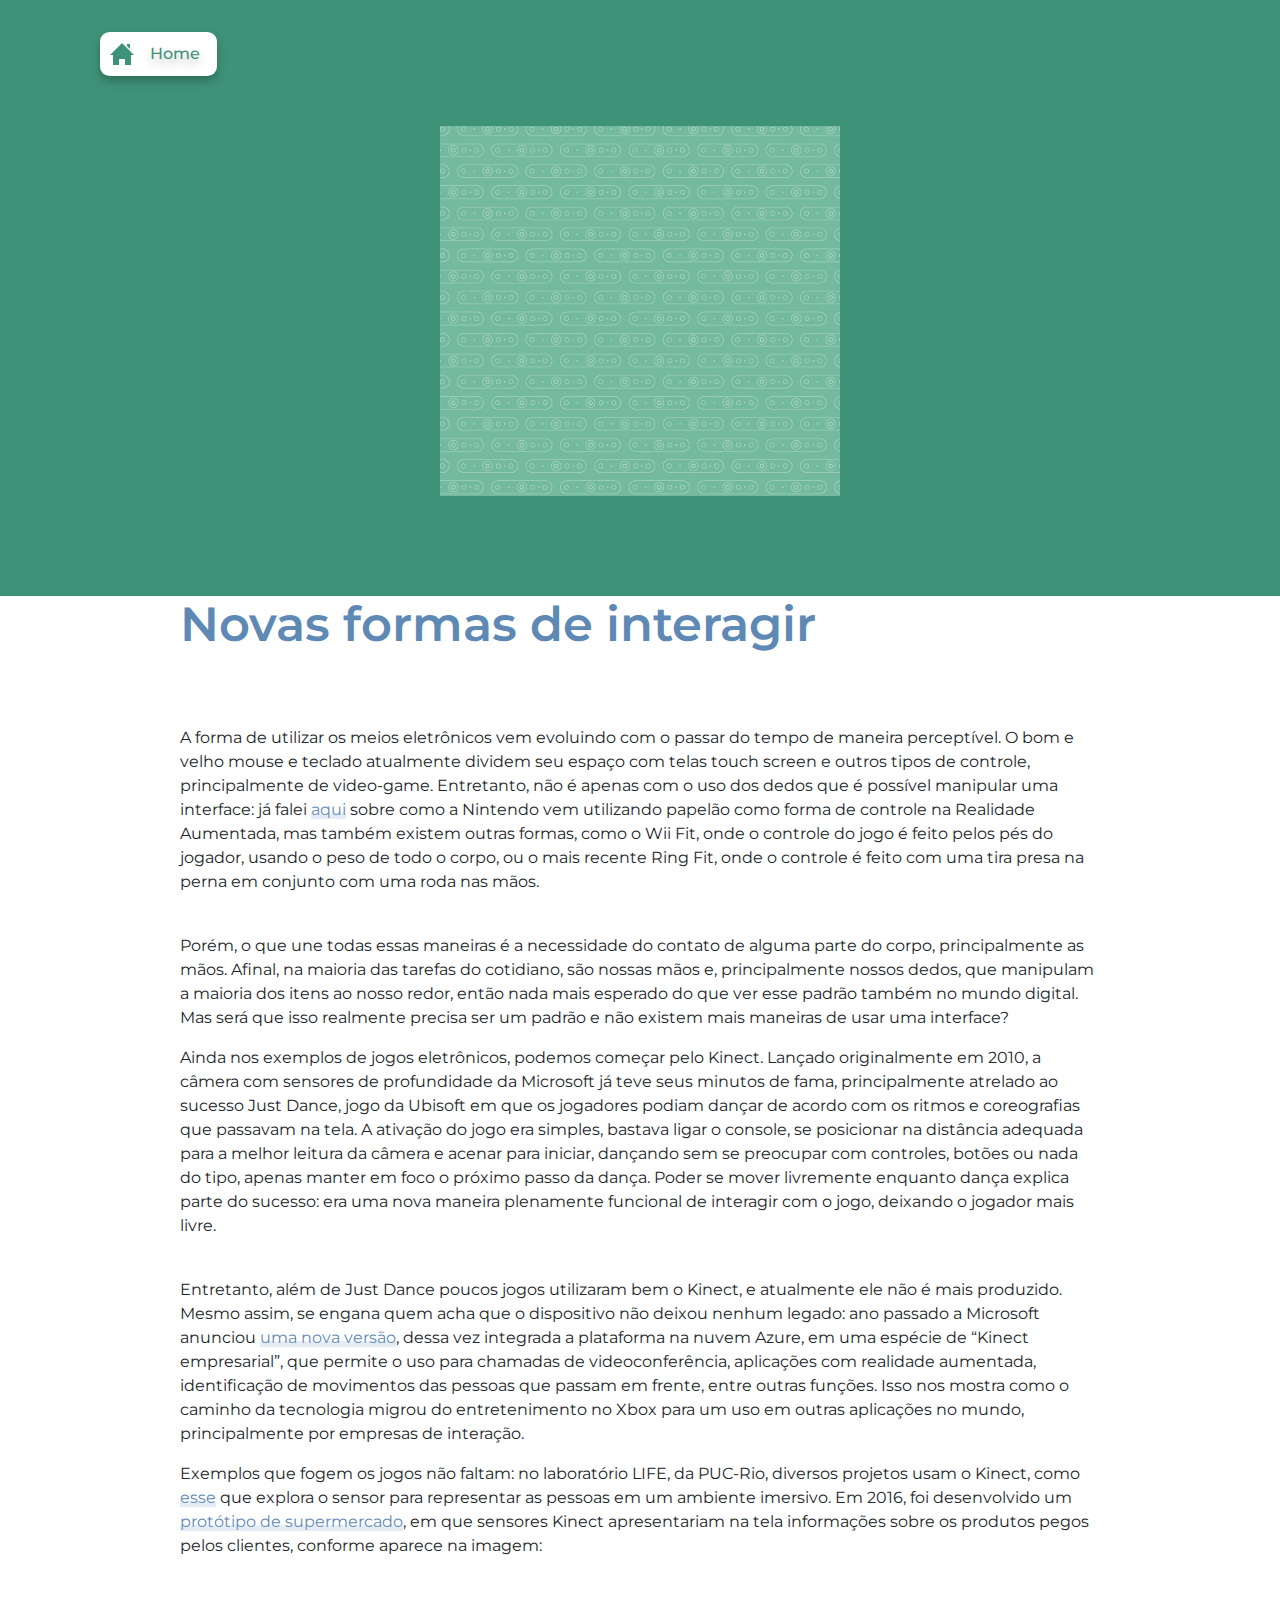
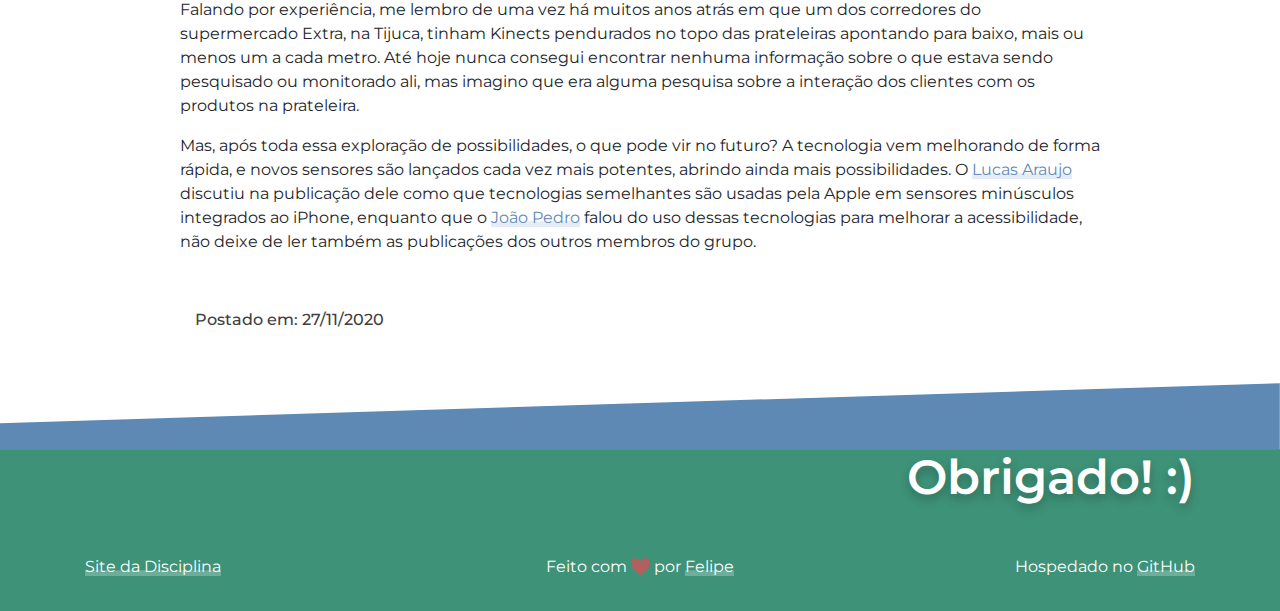
==== posts/caminte.html @ f0eef75c "Update caminte.html" ====
<!doctype html>
<html lang="en">
    <head>
        <!-- Required meta tags -->
        <meta charset="utf-8">
        <meta name="viewport" content="width=device-width, initial-scale=1, shrink-to-fit=no">

        <!-- Bootstrap CSS -->
        <link rel="stylesheet" href="https://stackpath.bootstrapcdn.com/bootstrap/4.5.2/css/bootstrap.min.css" integrity="sha384-JcKb8q3iqJ61gNV9KGb8thSsNjpSL0n8PARn9HuZOnIxN0hoP+VmmDGMN5t9UJ0Z" crossorigin="anonymous">
        <link href="https://fonts.googleapis.com/css2?family=Montserrat:ital,wght@0,400;0,500;1,600&display=swap" rel="stylesheet">
        <link rel="stylesheet" href="../css/index.css">
        <link rel="stylesheet" href="css/posts.css">
        <link rel="stylesheet" href="css/caminte.css">

        <title>Realidade Aumentada e Texturizada - DSG1411</title>
    </head>

    <body>
        <main>
            <header class="bg-blue-color padronagem">
                
                <div class="container">
                    
                    <section class="row first-line">
                        <div class="col-12">
                        
                            <div class="social-links col-3">
                        
                            <a href="../index.html" class="drop-shadow-grey"><li><svg xmlns="http://www.w3.org/2000/svg" width="24" height="24" viewBox="0 0 24 24"><path d="M21 13v10h-6v-6h-6v6h-6v-10h-3l12-12 12 12h-3zm-1-5.907v-5.093h-3v2.093l3 3z"/></svg><span class="d-none d-md-inline home-text">Home</span></li></a>
                            
                            </div>
                            
                        </div>                
                        
                    </section>

                    
                        <img class="img-fluid header-logo" src="img/caminte-padronagem.jpg">
                   
                    
                </div>                

            </header>
            
            
            <div class="container">
            
                <section class="row justify-content-center align-items-center posts">
                    
                    <div class="col-md-10">
                    
                        <h2 class="title">Novas formas de interagir</h2>
                    
                    </div>
                                        
                    <div class="col-md-10">
                        
                        <br/>
                        
                        <p class="resume">A forma de utilizar os meios eletrônicos vem evoluindo com o passar do tempo de maneira perceptível. O bom e velho mouse e teclado atualmente dividem seu espaço com telas touch screen e outros tipos de controle, principalmente de video-game. Entretanto, não é apenas com o uso dos dedos que é possível manipular uma interface: já falei <a class="blue-link" href="https://feliperpv.me/dsg1411/posts/realidade-aumentada.html">aqui</a> sobre como a Nintendo vem utilizando papelão como forma de controle na Realidade Aumentada, mas também existem outras formas, como o Wii Fit, onde o controle do jogo é feito pelos pés do jogador, usando o peso de todo o corpo, ou o mais recente Ring Fit, onde o controle é feito com uma tira presa na perna em conjunto com uma roda nas mãos.</p>
                        
                        <img class="img-margin img-fluid" src="https://cdn02.nintendo-europe.com/media/images/10_share_images/games_15/nintendo_switch_4/H2x1_NSwitch_RingFitAdventure_Teasers_image1600w.jpg" alt="">
                        
                        <p>Porém, o que une todas essas maneiras é a necessidade do contato de alguma parte do corpo, principalmente as mãos. Afinal, na maioria das tarefas do cotidiano, são nossas mãos e, principalmente nossos dedos, que manipulam a maioria dos itens ao nosso redor, então nada mais esperado do que ver esse padrão também no mundo digital. Mas será que isso realmente precisa ser um padrão e não existem mais maneiras de usar uma interface?</p>
                        
                        <p>Ainda nos exemplos de jogos eletrônicos, podemos começar pelo Kinect. Lançado originalmente em 2010, a câmera com sensores de profundidade da Microsoft já teve seus minutos de fama, principalmente atrelado ao sucesso Just Dance, jogo da Ubisoft em que os jogadores podiam dançar de acordo com os ritmos e coreografias que passavam na tela. A ativação do jogo era simples, bastava ligar o console, se posicionar na distância adequada para a melhor leitura da câmera e acenar para iniciar, dançando sem se preocupar com controles, botões ou nada do tipo, apenas manter em foco o próximo passo da dança. Poder se mover livremente enquanto dança explica parte do sucesso: era uma nova maneira plenamente funcional de interagir com o jogo, deixando o jogador mais livre.</p>
 
                                                
                        <img class="img-margin img-fluid" src="https://i.ytimg.com/vi/qdvpyatlTiE/maxresdefault.jpg" alt="">

                        
                        <p class="resume">Entretanto, além de Just Dance poucos jogos utilizaram bem o Kinect, e atualmente ele não é mais produzido. Mesmo assim, se engana quem acha que o dispositivo não deixou nenhum legado: ano passado a Microsoft anunciou <a class="blue-link" href="https://www.theverge.com/2019/2/25/18239860/microsoft-kinect-azure-dk-hands-on-mwc-2019">uma nova versão</a>, dessa vez integrada a plataforma na nuvem Azure, em uma espécie de “Kinect empresarial”, que permite o uso para chamadas de videoconferência, aplicações com realidade aumentada, identificação de movimentos das pessoas que passam em frente, entre outras funções. Isso nos mostra como o caminho da tecnologia migrou do entretenimento no Xbox para um uso em outras aplicações no mundo, principalmente por empresas de interação.</p>
                        
                        <p class="resume">Exemplos que fogem os jogos não faltam: no laboratório LIFE, da PUC-Rio, diversos projetos usam o Kinect, como <a class="blue-link" href="http://life.dad.puc-rio.br/projetos/interregno.html">esse</a> que explora o sensor para representar as pessoas em um ambiente imersivo. Em 2016, foi desenvolvido um <a class="blue-link" href="https://www.geekwire.com/2016/supermarket-of-the-future/">protótipo de supermercado</a>, em que sensores Kinect apresentariam na tela informações sobre os produtos pegos pelos clientes, conforme aparece na imagem:</p>
                        
                        <img class="img-margin img-fluid" src="https://cdn.geekwire.com/wp-content/uploads/2016/04/20160405_supermarket_future_207-1.jpg" alt="">
                        
                        <p>Falando por experiência, me lembro de uma vez há muitos anos atrás em que um dos corredores do supermercado Extra, na Tijuca, tinham Kinects pendurados no topo das prateleiras apontando para baixo, mais ou menos um a cada metro. Até hoje nunca consegui encontrar nenhuma informação sobre o que estava sendo pesquisado ou monitorado ali, mas imagino que era alguma pesquisa sobre a interação dos clientes com os produtos na prateleira.</p>
                        
                        <p class="resume">Mas, após toda essa exploração de possibilidades, o que pode vir no futuro? A tecnologia vem melhorando de forma rápida, e novos sensores são lançados cada vez mais potentes, abrindo ainda mais possibilidades. O <a class="blue-link" href="https://luquineas.blogspot.com/2020/11/5ao-rosto-enquanto-interface.html">Lucas Araujo</a> discutiu na publicação dele como que tecnologias semelhantes são usadas pela Apple em sensores minúsculos integrados ao iPhone, enquanto que o <a class="blue-link" href="https://joaopecmafra.wixsite.com/dsg1411">João Pedro</a> falou do uso dessas tecnologias para melhorar a acessibilidade, não deixe de ler também as publicações dos outros membros do grupo.</p>
                        

                    
                    <div class="col-md-10">
                        
                        <h6 class="date">Postado em: 27/11/2020</h6>
                        
                    </div>
                        
                    </div>
                    

                </section>
                
            </div>
            
            <svg class="bottom-divider" xmlns="http://www.w3.org/2000/svg" viewBox="0 0 1440 100">
                <path fill="#5e89b5" fill-opacity="1" d="M0,70L1440,25L1440,320L0,320Z"></path>
            </svg>
            
            <footer class="bg-blue-color">
                
                <div class="container">
            
                    <h2 class="txt-right drop-shadow-grey">Obrigado! :)</h2>

                    <section class="row">

                        <div class="col-5 col-md-4 order-1 order-md-1 resume">
                            <a href="http://bonelli.usuarios.rdc.puc-rio.br/dsg1411/index.html">Site da Disciplina</a>
                        </div>

                        <div class="col-md-4 txt-center order-3 order-md-2">
                            <p class="resume">Feito com <svg class="heart" xmlns="http://www.w3.org/2000/svg" width="24" height="24" viewBox="0 0 24 24"><path d="M12 4.248c-3.148-5.402-12-3.825-12 2.944 0 4.661 5.571 9.427 12 15.808 6.43-6.381 12-11.147 12-15.808 0-6.792-8.875-8.306-12-2.944z"/></svg> por <a href="https://www.behance.net/feliperpv">Felipe</a></p>
                        </div>

                        <div class="col-7 col-md-4 txt-right order-2 order-md-3">
                            <p class="resume">Hospedado no <a href="https://github.com/Feliperpvieira/dsg1411">GitHub</a></p>
                        </div>

                    </section>
                    
                </div>

            </footer>




            <!-- Optional JavaScript -->
            <!-- jQuery first, then Popper.js, then Bootstrap JS -->
            <script src="https://code.jquery.com/jquery-3.5.1.slim.min.js" integrity="sha384-DfXdz2htPH0lsSSs5nCTpuj/zy4C+OGpamoFVy38MVBnE+IbbVYUew+OrCXaRkfj" crossorigin="anonymous"></script>
            <script src="https://cdn.jsdelivr.net/npm/popper.js@1.16.1/dist/umd/popper.min.js" integrity="sha384-9/reFTGAW83EW2RDu2S0VKaIzap3H66lZH81PoYlFhbGU+6BZp6G7niu735Sk7lN" crossorigin="anonymous"></script>
            <script src="https://stackpath.bootstrapcdn.com/bootstrap/4.5.2/js/bootstrap.min.js" integrity="sha384-B4gt1jrGC7Jh4AgTPSdUtOBvfO8shuf57BaghqFfPlYxofvL8/KUEfYiJOMMV+rV" crossorigin="anonymous"></script>
        </main>
    </body>
</html>
---- css/index.css ----
main{
    font-family: 'Montserrat', sans-serif;
}

/*---------------- Header -----------------*/
.bg-blue-color{
    background-color: #5E89B5;
}

h1{
    font-family: 'Montserrat', sans-serif;
    font-weight: 600;
    font-style: normal;
    font-size: 6em;
    color: white;
}

h5{
    color: white;
    font-size: 1.38em;
    font-weight: 400;
    padding-left: 0.3em;
    margin-top: -0.5em;
}

.first-line{    /*--- H1 and social links spacing -----*/
    padding-top: 2em;
    padding-bottom: 1em;
}

/*--- \/\/ Mouse hover on "Felipe Rabaça" -----*/
.resume {
    position: relative;
  }

.resume a {
    color: white;
    z-index: 1;
    position: relative;
    
    text-decoration: none;
}
  
.resume a::after {
    content: "";
    position: absolute;
    left: -0.1px;
    right: -0.1px;
    bottom: 0;
    height: 100%;
    transform: scaleY(.3);
    transition: transform .1s ease-in-out;
    transform-origin: bottom;
    background-color: hsl(224, 0%, 100%, 0.25);
}

.resume .blue-link{   /*--- Change "e-mail" color on chat -----*/
    color: #5E89B5;;
}

.resume .blue-link::after{
    background-color: hsl(210, 48%, 71%, 0.25); /*--- Change mouse over color on "e-mail" -----*/
}
  
.resume a:hover::after {
    transform: scaleY(1);
}
/* End */  

.drop-shadow-grey{              /*--- Generic grey shadow for text -----*/
    text-shadow: 0px 5px 10px rgba(0, 0, 0, 0.25);
}

.drop-shadow-blue{              /*--- Same shadow but blue -----*/
    text-shadow: 0px 5px 10px rgba(94, 137, 181, 0.25);
}



@media (max-width: 768px){
    h1{
        font-size: 4em;
    }
    
    .social-links li{
        padding: 0.4em;
    }
    
    .social-links > a{
        margin-top: 1.3em;
        margin-left: 0.8em;
    }

}

.top-divider{             /*--- \/ Fixes white line on iOS -----*/
    margin-top: -1px;
}

.bottom-divider{
    margin-bottom: -1px;
    
    margin-top: 3em;
}


/*---------------- Projects -----------------*/
.banner-home{
    border-radius: 1em;
    margin: 1em 0;   
}


.project-title h3{
    color: #5E89B5;
    font-size: 2.5em;
    margin-top: 0.3em;
    margin-bottom: 0.6em;
}

.project-title h3:hover{
    text-decoration: underline;
}

.button{
    display: block;
    background-color: #5E89B5;
    color: white;
    
    padding: 0.6em 0;
    border-radius: 0.6em;
    margin-top: 3em;
    
    transition: 0.2s;
}

.project-title a{
    text-decoration: none;
}

.button:hover{
    background-color: white;
    border: solid 2px #5E89B5;
    color: #5E89B5;
    
    padding: 0.5em 0;
}


/*---------------- Chat -----------------*/


/*---------------- Footer -----------------*/
.txt-right{
    text-align: right;
}

.txt-center{
    text-align: center;
}

.txt-left{
    text-align: left;
}

h2{
    font-size: 3em;
    font-weight: 600;
    font-style: normal;
    color: white;
    
    margin-bottom: 1em;
}

footer p{
    color: white;
}

.heart{
    fill: #B55E5E;
    width: 1.2em;
    
    transition: 0.2s;
}

.heart:hover{
    width: 2em;
    fill: #d61a1a;
}

footer{
    padding-bottom: 1em;
}


@media (max-width: 768px){
    
    h2{
        padding-top: 0.5em;
        font-size: 2em;
    }
   
}
---- posts/css/posts.css ----
.posts .title{
    color: #5E89B5;
}

.posts .video{
    margin-top: 2.4em;
    margin-bottom: 2.4em;
}

.posts .quote{
    color: #5E89B5;
    font-style: italic;
    
    padding-top: 1.5em;
    padding-bottom: 1.5em;
    padding-left: 0;
}

.posts .date{
    margin-top: 3.5em;
    margin-bottom: -1em;
    
    color: #404040;
}
---- posts/css/caminte.css ----
/*-- Reaproveitamento do portfolio, talvez algumas coisas não estejam sendo usadas \/ \/ --*/

.first-line{    /*--- H1 and social links spacing -----*/
    padding-top: 2em;
    padding-bottom: 1em;
}

.social-links svg{           /*--- Sets color on social link icons -----*/
    fill: #3E9278;
    
    transition: 0.2s;
}

.social-links li{                        /*--- Social links style -----*/
    display: inline-block;
    padding: 0.6em;
    background-color: white;
    border-radius: 0.6em;
    -webkit-box-shadow: 0 5px 10px rgba(0,0,0,0.25); /*--- \/ drop-shadow -----*/
    -moz-box-shadow: 0 5px 10px rgba(0,0,0,0.25);
    box-shadow: 0 5px 10px rgba(0,0,0,0.25);
    
    transition: 0.2s;
}

.social-links li:hover{
    background-color: #3E9278;
    -webkit-box-shadow: 0 5px 10px rgba(0,0,0,0.5); /*--- \/ drop-shadow -----*/
    -moz-box-shadow: 0 5px 10px rgba(0,0,0,0.5);
    box-shadow: 0 5px 10px rgba(0,0,0,0.5);
}

.social-links li:hover > svg{
    fill: white;
    
}

.social-links > a{
    margin-top: 0;
}

.first-line{
    padding-bottom: 0;
}

.home-text{
    padding-left: 1em;
    padding-right: 0.5em;
    vertical-align: middle;
    
    font-weight: 500;
    color: #3E9278;
    transition: .2s;
}

.social-links li:hover > .home-text{
    color: white;
}

/*-- FIM DO REAPROVEITAMENTO ^^^^ --*/

.bg-blue-color{
    background-color: #3E9278;
}


.padronagem{
    background-image: url("caminte-padronagem.jpg");
    background-repeat: repeat;
}

.header-logo{
    display: block;
    margin: auto;
    padding-top: 50px;
    padding-bottom: 100px;
    width: 400px;
}
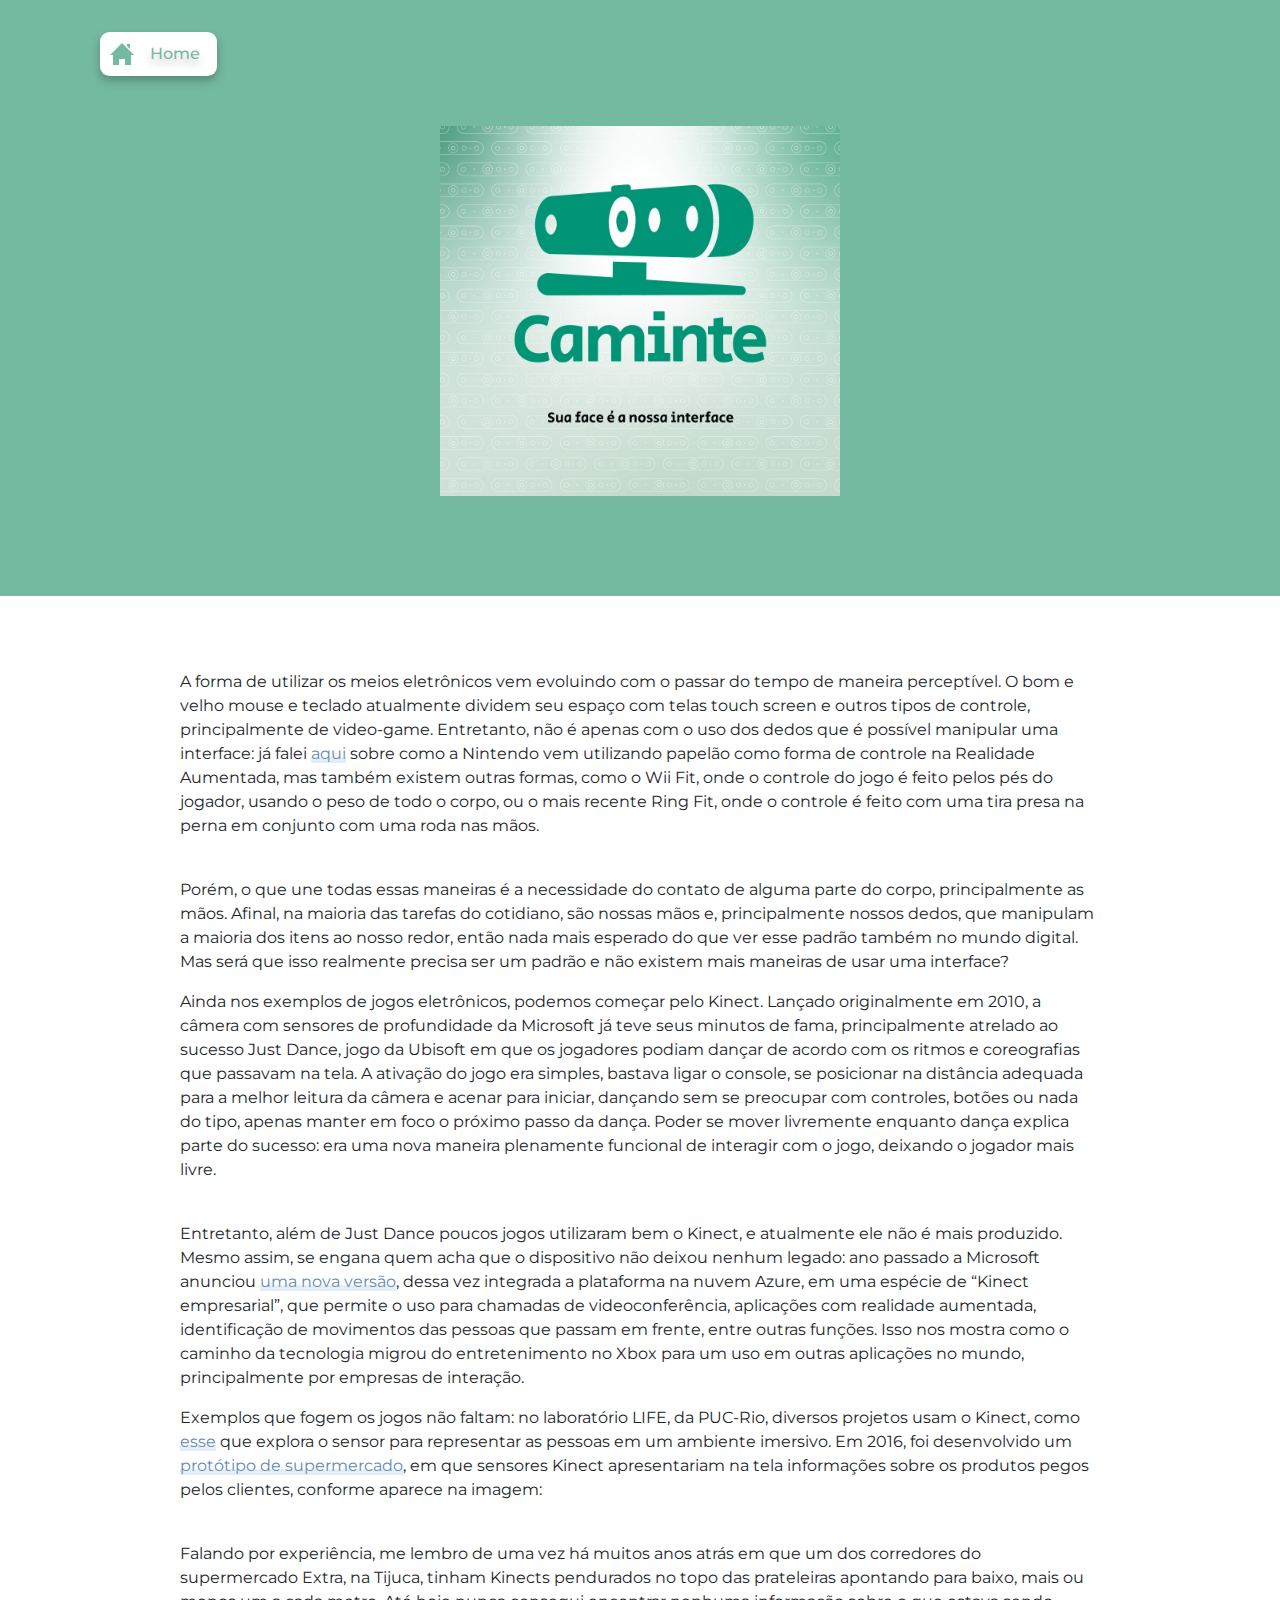
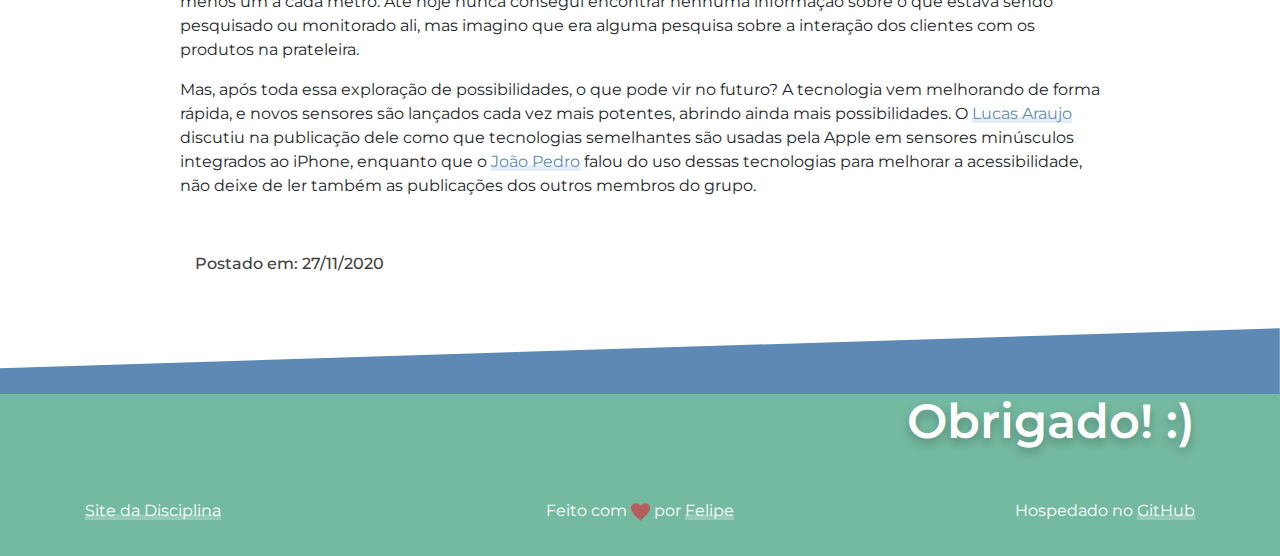
==== commit fdd9b107: "update header" ====
--- a/posts/caminte.html
+++ b/posts/caminte.html
@@ -35,7 +35,7 @@
                     </section>
 
                     
-                        <img class="img-fluid header-logo" src="img/caminte-padronagem.jpg">
+                        <img class="img-fluid header-logo" src="img/caminte-logo-header.jpg">
                    
                     
                 </div>                
@@ -47,11 +47,6 @@
             
                 <section class="row justify-content-center align-items-center posts">
                     
-                    <div class="col-md-10">
-                    
-                        <h2 class="title">Novas formas de interagir</h2>
-                    
-                    </div>
                                         
                     <div class="col-md-10">
                         
--- a/posts/css/caminte.css
+++ b/posts/css/caminte.css
@@ -6,7 +6,7 @@
 }
 
 .social-links svg{           /*--- Sets color on social link icons -----*/
-    fill: #3E9278;
+    fill: #74BAA0;
     
     transition: 0.2s;
 }
@@ -24,7 +24,7 @@
 }
 
 .social-links li:hover{
-    background-color: #3E9278;
+    background-color: #74BAA0;
     -webkit-box-shadow: 0 5px 10px rgba(0,0,0,0.5); /*--- \/ drop-shadow -----*/
     -moz-box-shadow: 0 5px 10px rgba(0,0,0,0.5);
     box-shadow: 0 5px 10px rgba(0,0,0,0.5);
@@ -49,7 +49,7 @@
     vertical-align: middle;
     
     font-weight: 500;
-    color: #3E9278;
+    color: #74BAA0;
     transition: .2s;
 }
 
@@ -60,12 +60,12 @@
 /*-- FIM DO REAPROVEITAMENTO ^^^^ --*/
 
 .bg-blue-color{
-    background-color: #3E9278;
+    background-color: #74BAA0;
 }
 
 
 .padronagem{
-    background-image: url("caminte-padronagem.jpg");
+    background-image: url("https://feliperpv.me/dsg1411/posts/img/caminte-padronagem.jpg");
     background-repeat: repeat;
 }
 
@@ -75,4 +75,6 @@
     padding-top: 50px;
     padding-bottom: 100px;
     width: 400px;
+    
+    margin-bottom: 50px;
 }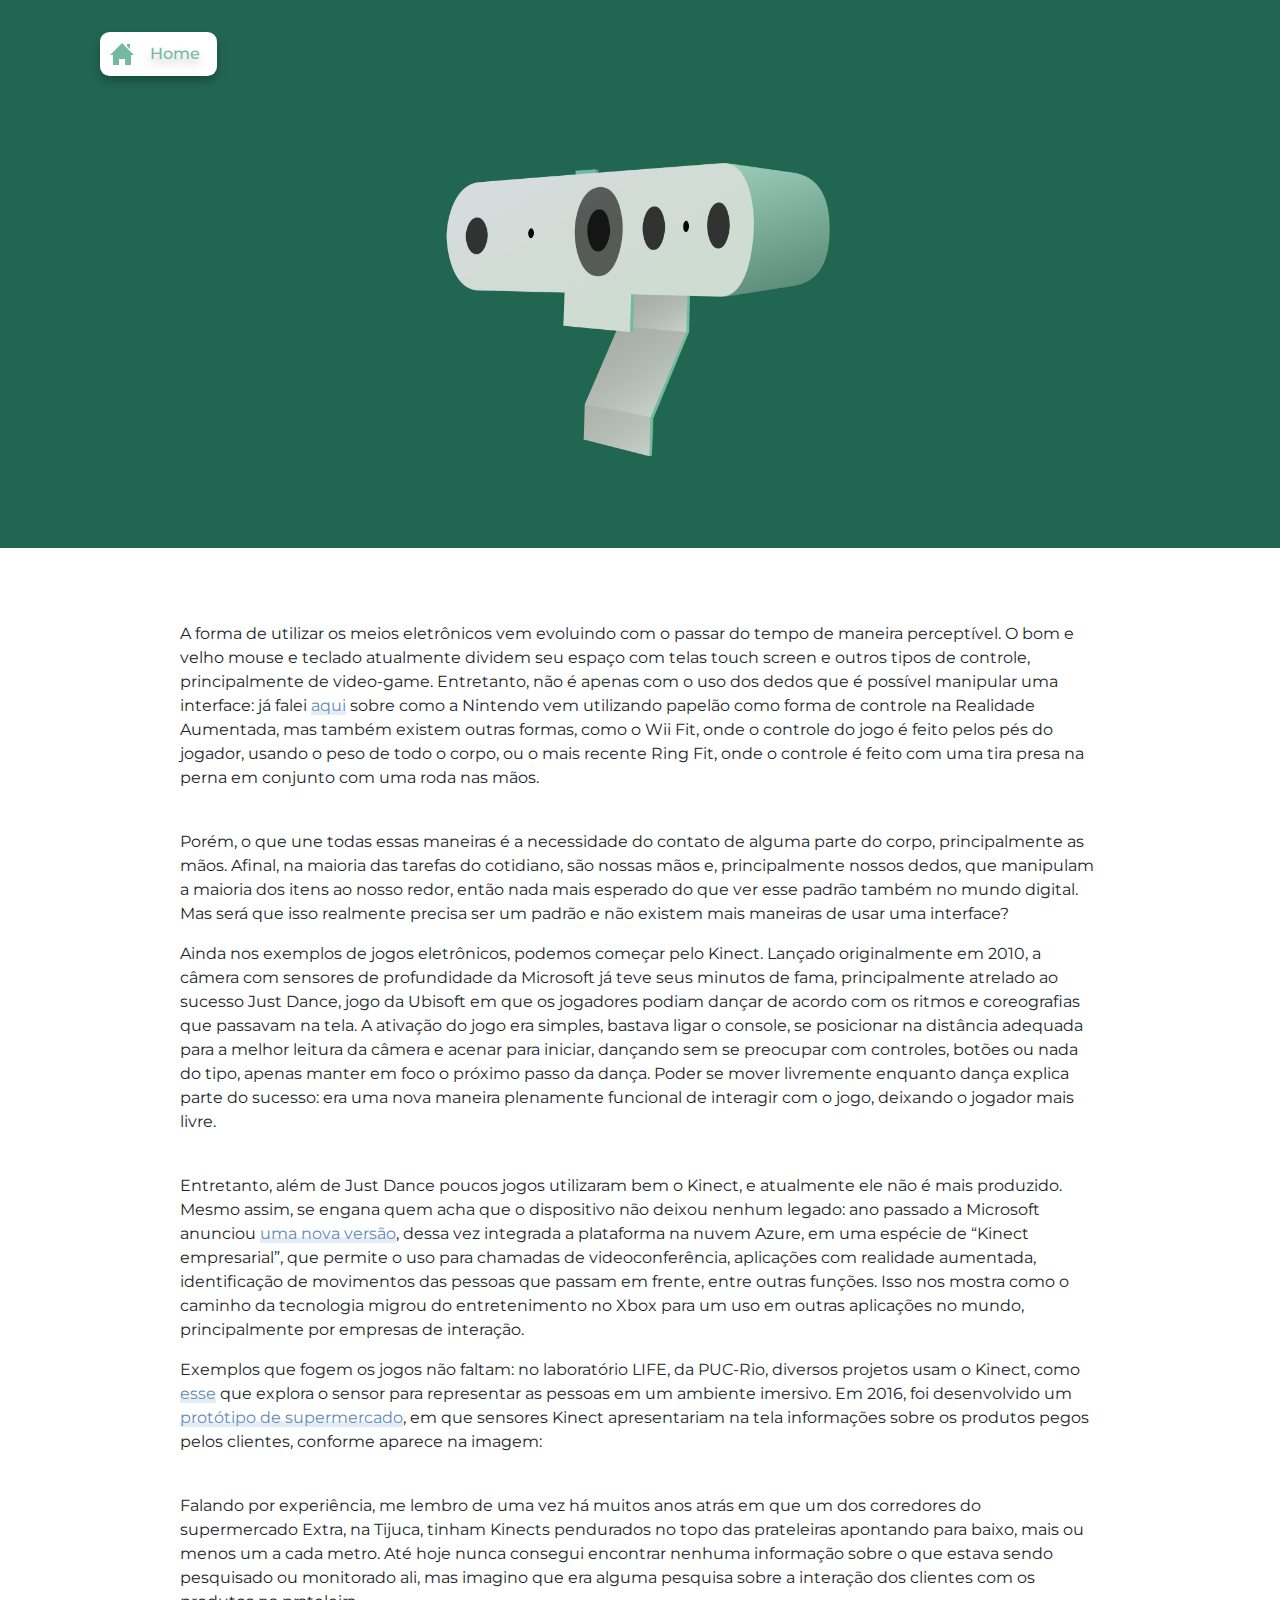
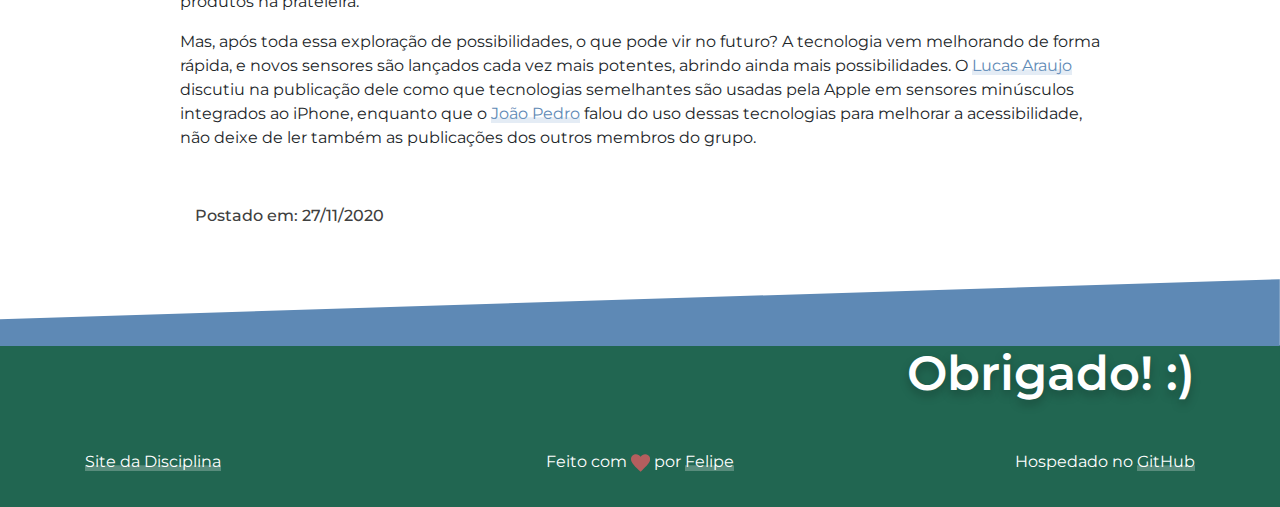
==== commit 833c40be: "update padronagem escura menor" ====
--- a/posts/caminte.html
+++ b/posts/caminte.html
@@ -17,28 +17,32 @@
 
     <body>
         <main>
-            <header class="bg-blue-color padronagem">
+            <header class="bg-blue-color">
                 
-                <div class="container">
-                    
-                    <section class="row first-line">
-                        <div class="col-12">
-                        
-                            <div class="social-links col-3">
-                        
-                            <a href="../index.html" class="drop-shadow-grey"><li><svg xmlns="http://www.w3.org/2000/svg" width="24" height="24" viewBox="0 0 24 24"><path d="M21 13v10h-6v-6h-6v6h-6v-10h-3l12-12 12 12h-3zm-1-5.907v-5.093h-3v2.093l3 3z"/></svg><span class="d-none d-md-inline home-text">Home</span></li></a>
-                            
-                            </div>
-                            
-                        </div>                
-                        
-                    </section>
+                <div class="padronagem">
+                
+                    <div class="container">
 
-                    
-                        <img class="img-fluid header-logo" src="img/caminte-logo-header.jpg">
-                   
-                    
-                </div>                
+                        <section class="row first-line">
+                            <div class="col-12">
+
+                                <div class="social-links col-3">
+
+                                <a href="../index.html" class="drop-shadow-grey"><li><svg xmlns="http://www.w3.org/2000/svg" width="24" height="24" viewBox="0 0 24 24"><path d="M21 13v10h-6v-6h-6v6h-6v-10h-3l12-12 12 12h-3zm-1-5.907v-5.093h-3v2.093l3 3z"/></svg><span class="d-none d-md-inline home-text">Home</span></li></a>
+
+                                </div>
+
+                            </div>                
+
+                        </section>
+
+
+                            <img class="img-fluid header-logo" src="img/Caminte-perspectiva.png">
+
+
+                    </div> 
+                
+                </div>
 
             </header>
             
--- a/posts/css/caminte.css
+++ b/posts/css/caminte.css
@@ -60,21 +60,23 @@
 /*-- FIM DO REAPROVEITAMENTO ^^^^ --*/
 
 .bg-blue-color{
-    background-color: #74BAA0;
+    background-color: #216651;
 }
 
 
 .padronagem{
-    background-image: url("https://feliperpv.me/dsg1411/posts/img/caminte-padronagem.jpg");
+    background-image: url("https://feliperpv.me/dsg1411/posts/img/caminte-padronagem.png");
     background-repeat: repeat;
 }
 
+
 .header-logo{
+
     display: block;
     margin: auto;
-    padding-top: 50px;
-    padding-bottom: 100px;
-    width: 400px;
+    padding-top: 20px;
+    padding-bottom: 40px;
+    width: 600px;
     
     margin-bottom: 50px;
 }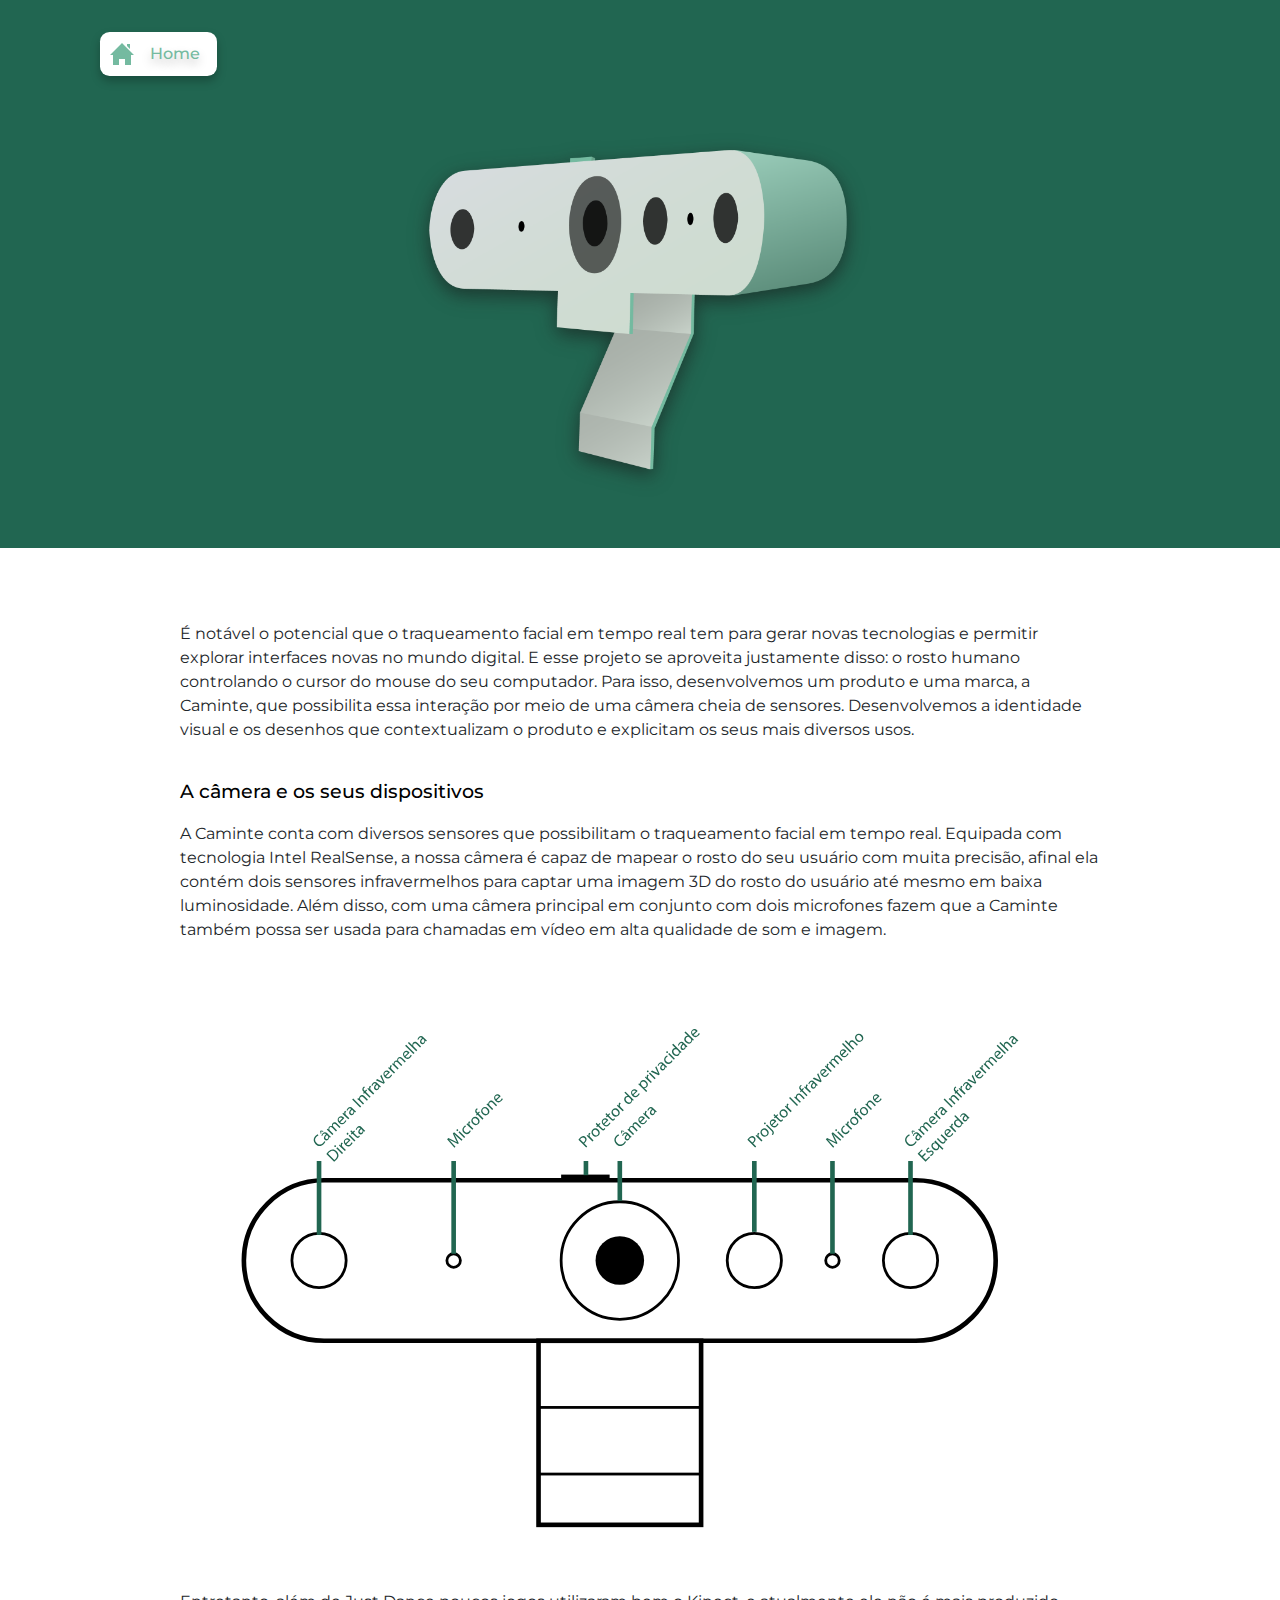
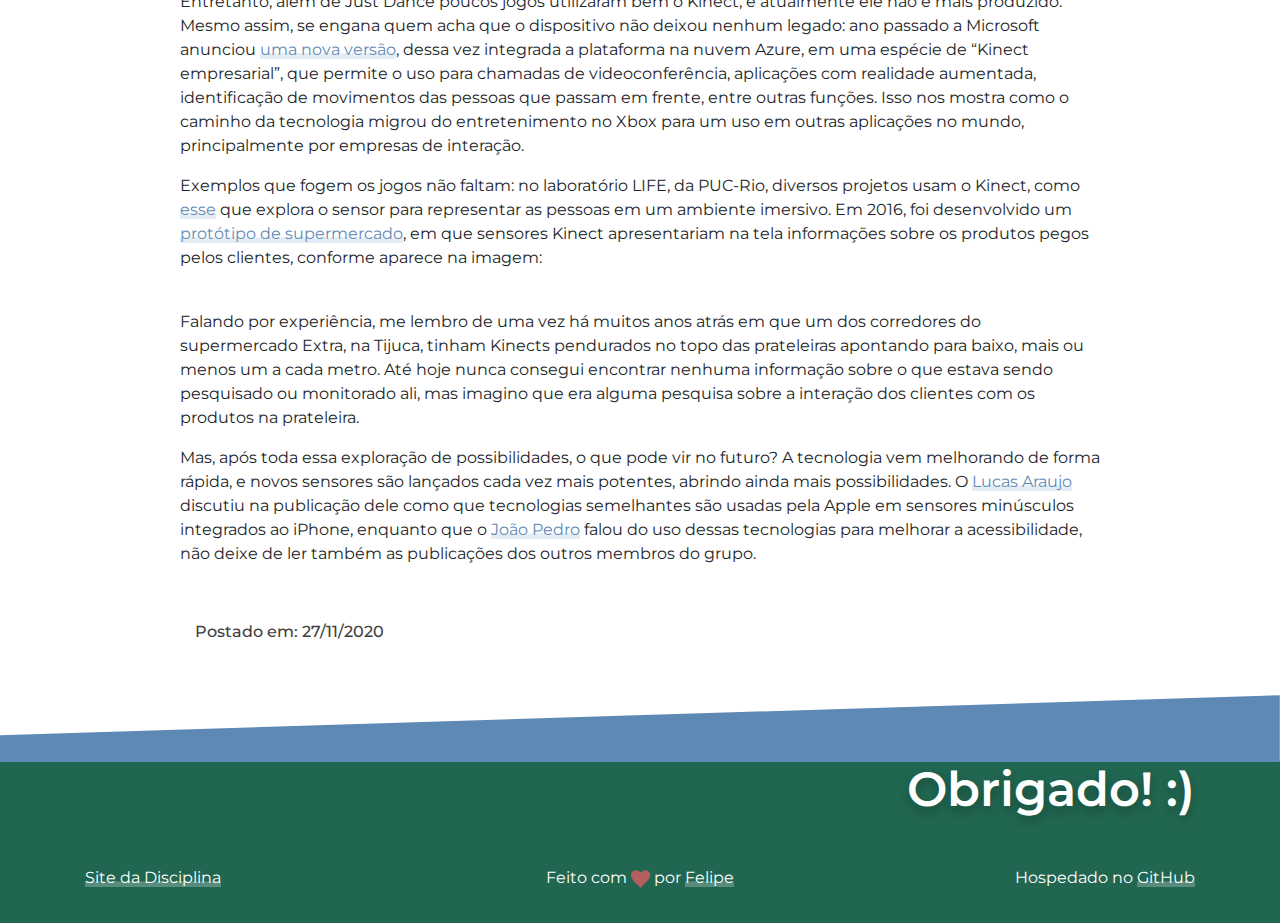
==== commit 447f38c1: "update header" ====
--- a/posts/caminte.html
+++ b/posts/caminte.html
@@ -37,7 +37,7 @@
                         </section>
 
 
-                            <img class="img-fluid header-logo" src="img/Caminte-perspectiva.png">
+                            <img class=" img-fluid header-logo" src="img/Caminte-perspectiva-sombra.png">
 
 
                     </div> 
@@ -56,16 +56,13 @@
                         
                         <br/>
                         
-                        <p class="resume">A forma de utilizar os meios eletrônicos vem evoluindo com o passar do tempo de maneira perceptível. O bom e velho mouse e teclado atualmente dividem seu espaço com telas touch screen e outros tipos de controle, principalmente de video-game. Entretanto, não é apenas com o uso dos dedos que é possível manipular uma interface: já falei <a class="blue-link" href="https://feliperpv.me/dsg1411/posts/realidade-aumentada.html">aqui</a> sobre como a Nintendo vem utilizando papelão como forma de controle na Realidade Aumentada, mas também existem outras formas, como o Wii Fit, onde o controle do jogo é feito pelos pés do jogador, usando o peso de todo o corpo, ou o mais recente Ring Fit, onde o controle é feito com uma tira presa na perna em conjunto com uma roda nas mãos.</p>
+                        <p>É notável o potencial que o traqueamento facial em tempo real tem para gerar novas tecnologias e permitir explorar interfaces novas no mundo digital. E esse projeto se aproveita justamente disso: o rosto humano controlando o cursor do mouse do seu computador. Para isso, desenvolvemos um produto e uma marca, a Caminte, que possibilita essa interação por meio de uma câmera cheia de sensores. Desenvolvemos a identidade visual e os desenhos que contextualizam o produto e explicitam os seus mais diversos usos.</p>
                         
-                        <img class="img-margin img-fluid" src="https://cdn02.nintendo-europe.com/media/images/10_share_images/games_15/nintendo_switch_4/H2x1_NSwitch_RingFitAdventure_Teasers_image1600w.jpg" alt="">
-                        
-                        <p>Porém, o que une todas essas maneiras é a necessidade do contato de alguma parte do corpo, principalmente as mãos. Afinal, na maioria das tarefas do cotidiano, são nossas mãos e, principalmente nossos dedos, que manipulam a maioria dos itens ao nosso redor, então nada mais esperado do que ver esse padrão também no mundo digital. Mas será que isso realmente precisa ser um padrão e não existem mais maneiras de usar uma interface?</p>
-                        
-                        <p>Ainda nos exemplos de jogos eletrônicos, podemos começar pelo Kinect. Lançado originalmente em 2010, a câmera com sensores de profundidade da Microsoft já teve seus minutos de fama, principalmente atrelado ao sucesso Just Dance, jogo da Ubisoft em que os jogadores podiam dançar de acordo com os ritmos e coreografias que passavam na tela. A ativação do jogo era simples, bastava ligar o console, se posicionar na distância adequada para a melhor leitura da câmera e acenar para iniciar, dançando sem se preocupar com controles, botões ou nada do tipo, apenas manter em foco o próximo passo da dança. Poder se mover livremente enquanto dança explica parte do sucesso: era uma nova maneira plenamente funcional de interagir com o jogo, deixando o jogador mais livre.</p>
+                        <h5 class="h5-texto">A câmera e os seus dispositivos</h5>
+                        <p>A Caminte conta com diversos sensores que possibilitam o traqueamento facial em tempo real. Equipada com tecnologia Intel RealSense, a nossa câmera é capaz de mapear o rosto do seu usuário com muita precisão, afinal ela contém dois sensores infravermelhos para captar uma imagem 3D do rosto do usuário até mesmo em baixa luminosidade. Além disso, com uma câmera principal em conjunto com dois microfones fazem que a Caminte também possa ser usada para chamadas em vídeo em alta qualidade de som e imagem.</p>
  
                                                 
-                        <img class="img-margin img-fluid" src="https://i.ytimg.com/vi/qdvpyatlTiE/maxresdefault.jpg" alt="">
+                        <img class="img-margin img-fluid" src="img/caminte-tecnico-02.svg" alt="">
 
                         
                         <p class="resume">Entretanto, além de Just Dance poucos jogos utilizaram bem o Kinect, e atualmente ele não é mais produzido. Mesmo assim, se engana quem acha que o dispositivo não deixou nenhum legado: ano passado a Microsoft anunciou <a class="blue-link" href="https://www.theverge.com/2019/2/25/18239860/microsoft-kinect-azure-dk-hands-on-mwc-2019">uma nova versão</a>, dessa vez integrada a plataforma na nuvem Azure, em uma espécie de “Kinect empresarial”, que permite o uso para chamadas de videoconferência, aplicações com realidade aumentada, identificação de movimentos das pessoas que passam em frente, entre outras funções. Isso nos mostra como o caminho da tecnologia migrou do entretenimento no Xbox para um uso em outras aplicações no mundo, principalmente por empresas de interação.</p>
--- a/css/index.css
+++ b/css/index.css
@@ -107,15 +107,13 @@
 /*---------------- Projects -----------------*/
 .banner-home{
     border-radius: 1em;
-    margin: 1em 0;   
+  
 }
 
 
 .project-title h3{
     color: #5E89B5;
-    font-size: 2.5em;
-    margin-top: 0.3em;
-    margin-bottom: 0.6em;
+    font-size: 2.3em;
 }
 
 .project-title h3:hover{
@@ -129,7 +127,7 @@
     
     padding: 0.6em 0;
     border-radius: 0.6em;
-    margin-top: 3em;
+    margin-top: 1em;
     
     transition: 0.2s;
 }
@@ -146,7 +144,14 @@
     padding: 0.5em 0;
 }
 
-
+.margin-small{
+    margin: 1em 0;
+}
+
+.margin-bottom{
+    margin-bottom: 3em;
+    margin-top: 1.5em;
+}
 /*---------------- Chat -----------------*/
 
 
@@ -172,6 +177,10 @@
     margin-bottom: 1em;
 }
 
+.blue{
+    color: #5E89B5;
+}
+
 footer p{
     color: white;
 }
@@ -201,3 +210,11 @@
     }
    
 }
+
+/*---------------- Caminte -----------------*/
+
+@media (min-width: 768px){
+    .titulo-linha-unica{
+        padding-top: 10px;
+    }
+}--- a/posts/css/caminte.css
+++ b/posts/css/caminte.css
@@ -79,4 +79,13 @@
     width: 600px;
     
     margin-bottom: 50px;
+}
+
+.h5-texto{
+    color: black;
+    padding-left: 0;
+    font-weight: 500;
+    font-size: 1.2rem;
+    margin-top: 2em;
+    margin-bottom: 1em;
 }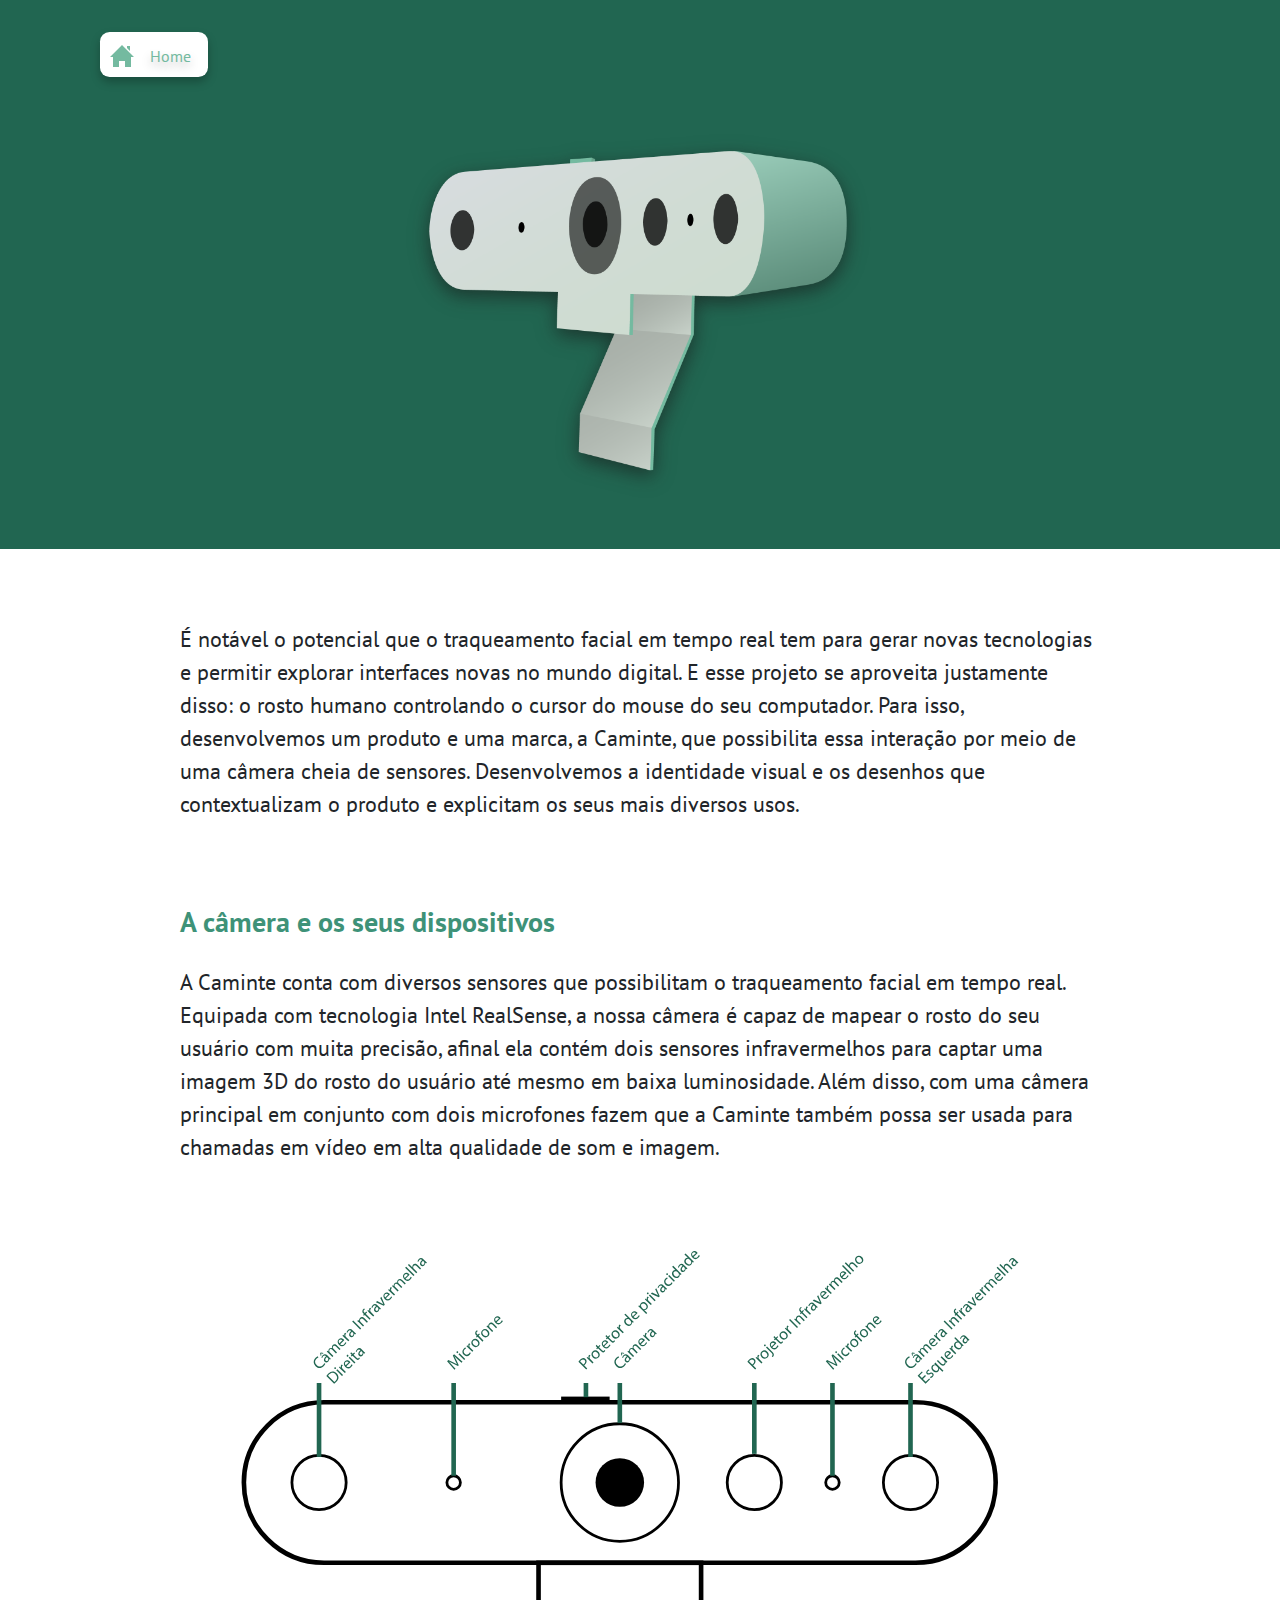
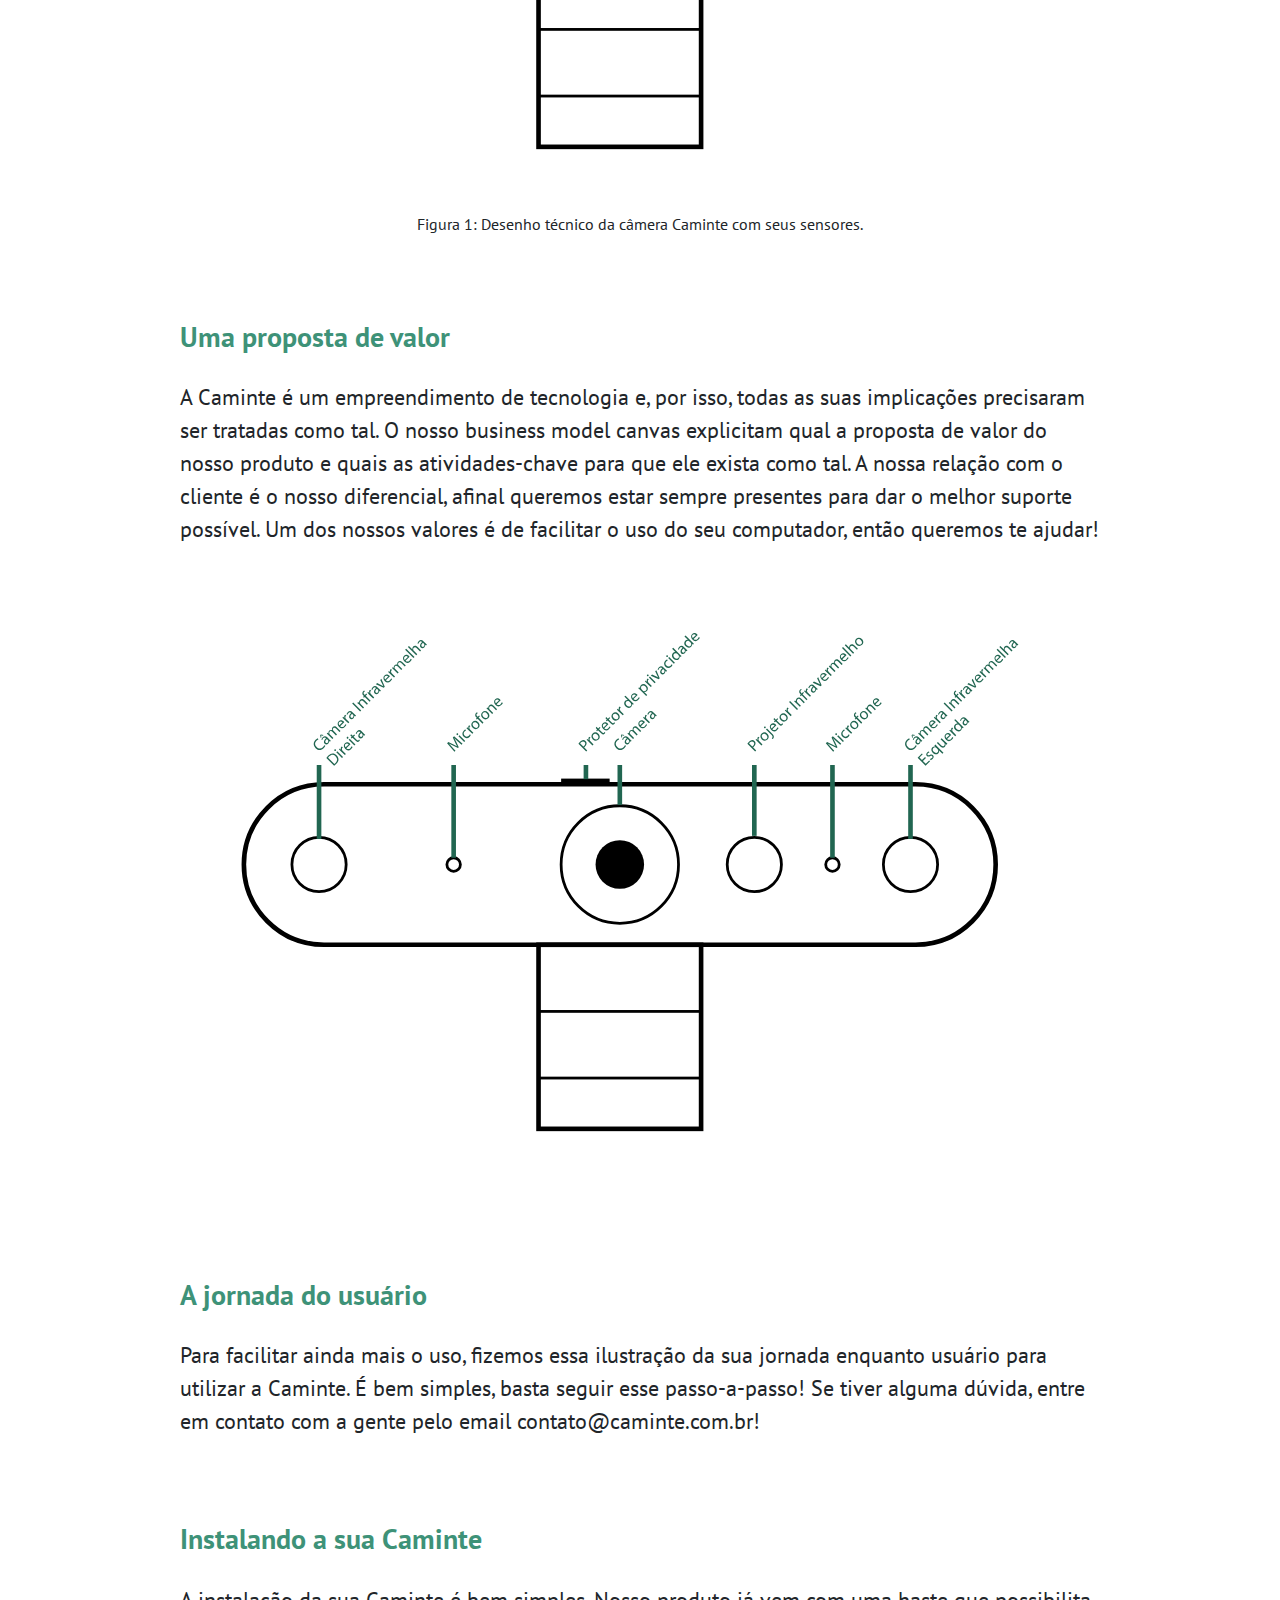
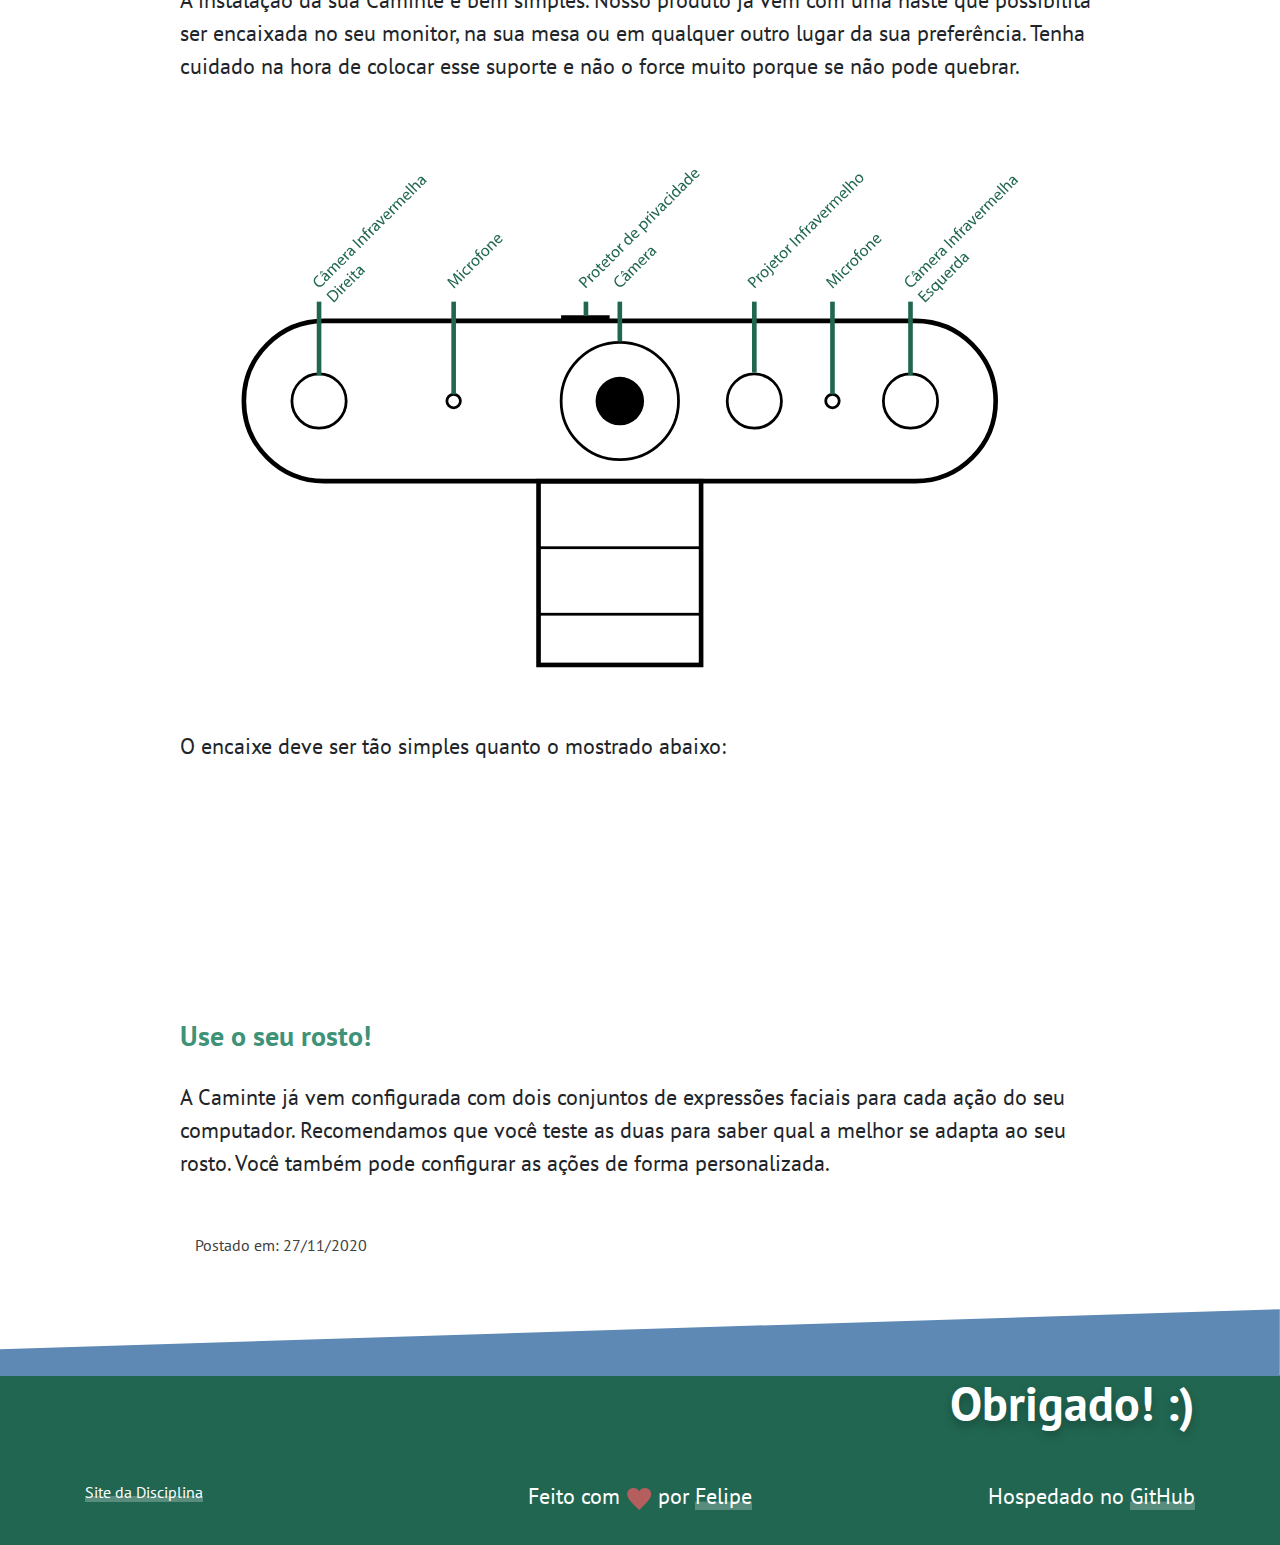
==== commit 8d208e65: "mudança de fonte" ====
--- a/posts/caminte.html
+++ b/posts/caminte.html
@@ -8,6 +8,7 @@
         <!-- Bootstrap CSS -->
         <link rel="stylesheet" href="https://stackpath.bootstrapcdn.com/bootstrap/4.5.2/css/bootstrap.min.css" integrity="sha384-JcKb8q3iqJ61gNV9KGb8thSsNjpSL0n8PARn9HuZOnIxN0hoP+VmmDGMN5t9UJ0Z" crossorigin="anonymous">
         <link href="https://fonts.googleapis.com/css2?family=Montserrat:ital,wght@0,400;0,500;1,600&display=swap" rel="stylesheet">
+        <link rel="preconnect" href="https://fonts.gstatic.com"><link href="https://fonts.googleapis.com/css2?family=PT+Sans:wght@400;700&display=swap" rel="stylesheet">
         <link rel="stylesheet" href="../css/index.css">
         <link rel="stylesheet" href="css/posts.css">
         <link rel="stylesheet" href="css/caminte.css">
@@ -63,17 +64,36 @@
  
                                                 
                         <img class="img-margin img-fluid" src="img/caminte-tecnico-02.svg" alt="">
+                        <p class="text-center legenda">Figura 1: Desenho técnico da câmera Caminte com seus sensores.</p>
 
                         
-                        <p class="resume">Entretanto, além de Just Dance poucos jogos utilizaram bem o Kinect, e atualmente ele não é mais produzido. Mesmo assim, se engana quem acha que o dispositivo não deixou nenhum legado: ano passado a Microsoft anunciou <a class="blue-link" href="https://www.theverge.com/2019/2/25/18239860/microsoft-kinect-azure-dk-hands-on-mwc-2019">uma nova versão</a>, dessa vez integrada a plataforma na nuvem Azure, em uma espécie de “Kinect empresarial”, que permite o uso para chamadas de videoconferência, aplicações com realidade aumentada, identificação de movimentos das pessoas que passam em frente, entre outras funções. Isso nos mostra como o caminho da tecnologia migrou do entretenimento no Xbox para um uso em outras aplicações no mundo, principalmente por empresas de interação.</p>
+                        <h5 class="h5-texto">Uma proposta de valor</h5>
+                        <p>A Caminte é um empreendimento de tecnologia e, por isso, todas as suas implicações precisaram ser tratadas como tal. O nosso business model canvas explicitam qual a proposta de valor do nosso produto e quais as atividades-chave para que ele exista como tal. A nossa relação com o cliente é o nosso diferencial, afinal queremos estar sempre presentes para dar o melhor suporte possível. Um dos nossos valores é de facilitar o uso do seu computador, então queremos te ajudar!</p>
                         
-                        <p class="resume">Exemplos que fogem os jogos não faltam: no laboratório LIFE, da PUC-Rio, diversos projetos usam o Kinect, como <a class="blue-link" href="http://life.dad.puc-rio.br/projetos/interregno.html">esse</a> que explora o sensor para representar as pessoas em um ambiente imersivo. Em 2016, foi desenvolvido um <a class="blue-link" href="https://www.geekwire.com/2016/supermarket-of-the-future/">protótipo de supermercado</a>, em que sensores Kinect apresentariam na tela informações sobre os produtos pegos pelos clientes, conforme aparece na imagem:</p>
                         
-                        <img class="img-margin img-fluid" src="https://cdn.geekwire.com/wp-content/uploads/2016/04/20160405_supermarket_future_207-1.jpg" alt="">
+                        <img class="img-margin img-fluid" src="img/caminte-tecnico-02.svg" alt="">
+                                               
+                        <h5 class="h5-texto">A jornada do usuário</h5>
+                        <p>Para facilitar ainda mais o uso, fizemos essa ilustração da sua jornada enquanto usuário para utilizar a Caminte. É bem simples, basta seguir esse passo-a-passo! Se tiver alguma dúvida, entre em contato com a gente pelo email contato@caminte.com.br!</p>
                         
-                        <p>Falando por experiência, me lembro de uma vez há muitos anos atrás em que um dos corredores do supermercado Extra, na Tijuca, tinham Kinects pendurados no topo das prateleiras apontando para baixo, mais ou menos um a cada metro. Até hoje nunca consegui encontrar nenhuma informação sobre o que estava sendo pesquisado ou monitorado ali, mas imagino que era alguma pesquisa sobre a interação dos clientes com os produtos na prateleira.</p>
+                        <h5 class="h5-texto">Instalando a sua Caminte</h5>
+                        <p>A instalação da sua Caminte é bem simples. Nosso produto já vem com uma haste que possibilita ser encaixada no seu monitor, na sua mesa ou em qualquer outro lugar da sua preferência. Tenha cuidado na hora de colocar esse suporte e não o force muito porque se não pode quebrar.</p>
                         
-                        <p class="resume">Mas, após toda essa exploração de possibilidades, o que pode vir no futuro? A tecnologia vem melhorando de forma rápida, e novos sensores são lançados cada vez mais potentes, abrindo ainda mais possibilidades. O <a class="blue-link" href="https://luquineas.blogspot.com/2020/11/5ao-rosto-enquanto-interface.html">Lucas Araujo</a> discutiu na publicação dele como que tecnologias semelhantes são usadas pela Apple em sensores minúsculos integrados ao iPhone, enquanto que o <a class="blue-link" href="https://joaopecmafra.wixsite.com/dsg1411">João Pedro</a> falou do uso dessas tecnologias para melhorar a acessibilidade, não deixe de ler também as publicações dos outros membros do grupo.</p>
+                        <img class="img-margin img-fluid" src="img/caminte-tecnico-02.svg" alt="">
+                        
+                        <p>O encaixe deve ser tão simples quanto o mostrado abaixo:</p>
+                        
+                        <div class="video_container">
+                            
+                            <video class="img-fluid" autoplay loop muted playsinline>
+                                <source src="img/caminte-loop.mp4" type="video/mp4">
+                                Your browser does not support the video tag.
+                            </video>
+                            
+                        </div>
+                        
+                        <h5 class="h5-texto">Use o seu rosto!</h5>
+                        <p>A Caminte já vem configurada com dois conjuntos de expressões faciais para cada ação do seu computador. Recomendamos que você teste as duas para saber qual a melhor se adapta ao seu rosto. Você também pode configurar as ações de forma personalizada.</p>
                         
 
                     
--- a/posts/css/caminte.css
+++ b/posts/css/caminte.css
@@ -1,3 +1,7 @@
+main{
+    font-family: 'PT Sans', sans-serif;
+}
+
 /*-- Reaproveitamento do portfolio, talvez algumas coisas não estejam sendo usadas \/ \/ --*/
 
 .first-line{    /*--- H1 and social links spacing -----*/
@@ -81,11 +85,19 @@
     margin-bottom: 50px;
 }
 
+p{
+    font-size: 22px;
+}
+
 .h5-texto{
-    color: black;
+    color: #3E9278;
     padding-left: 0;
-    font-weight: 500;
-    font-size: 1.2rem;
-    margin-top: 2em;
+    font-weight: 700;
+    font-size: 28px;
+    margin-top: 3em;
     margin-bottom: 1em;
+}
+
+.legenda{
+    font-size: 16px;
 }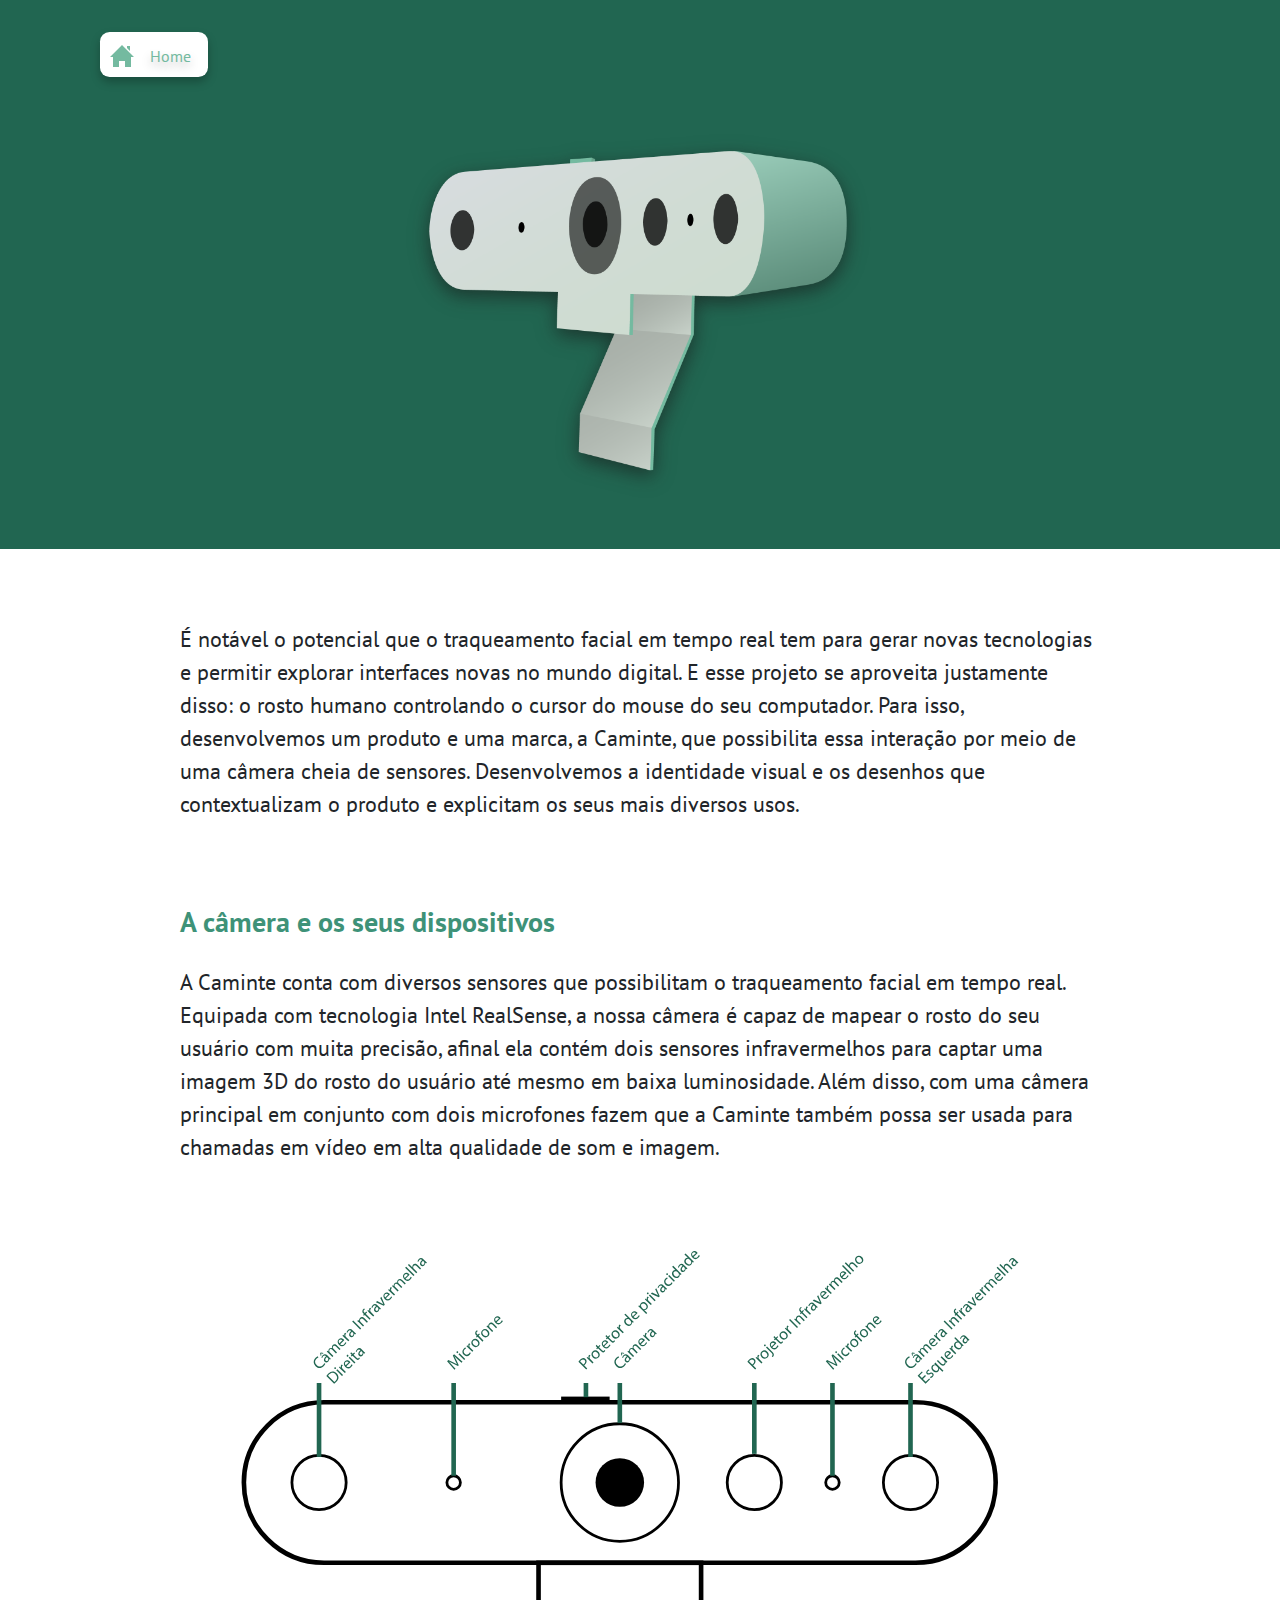
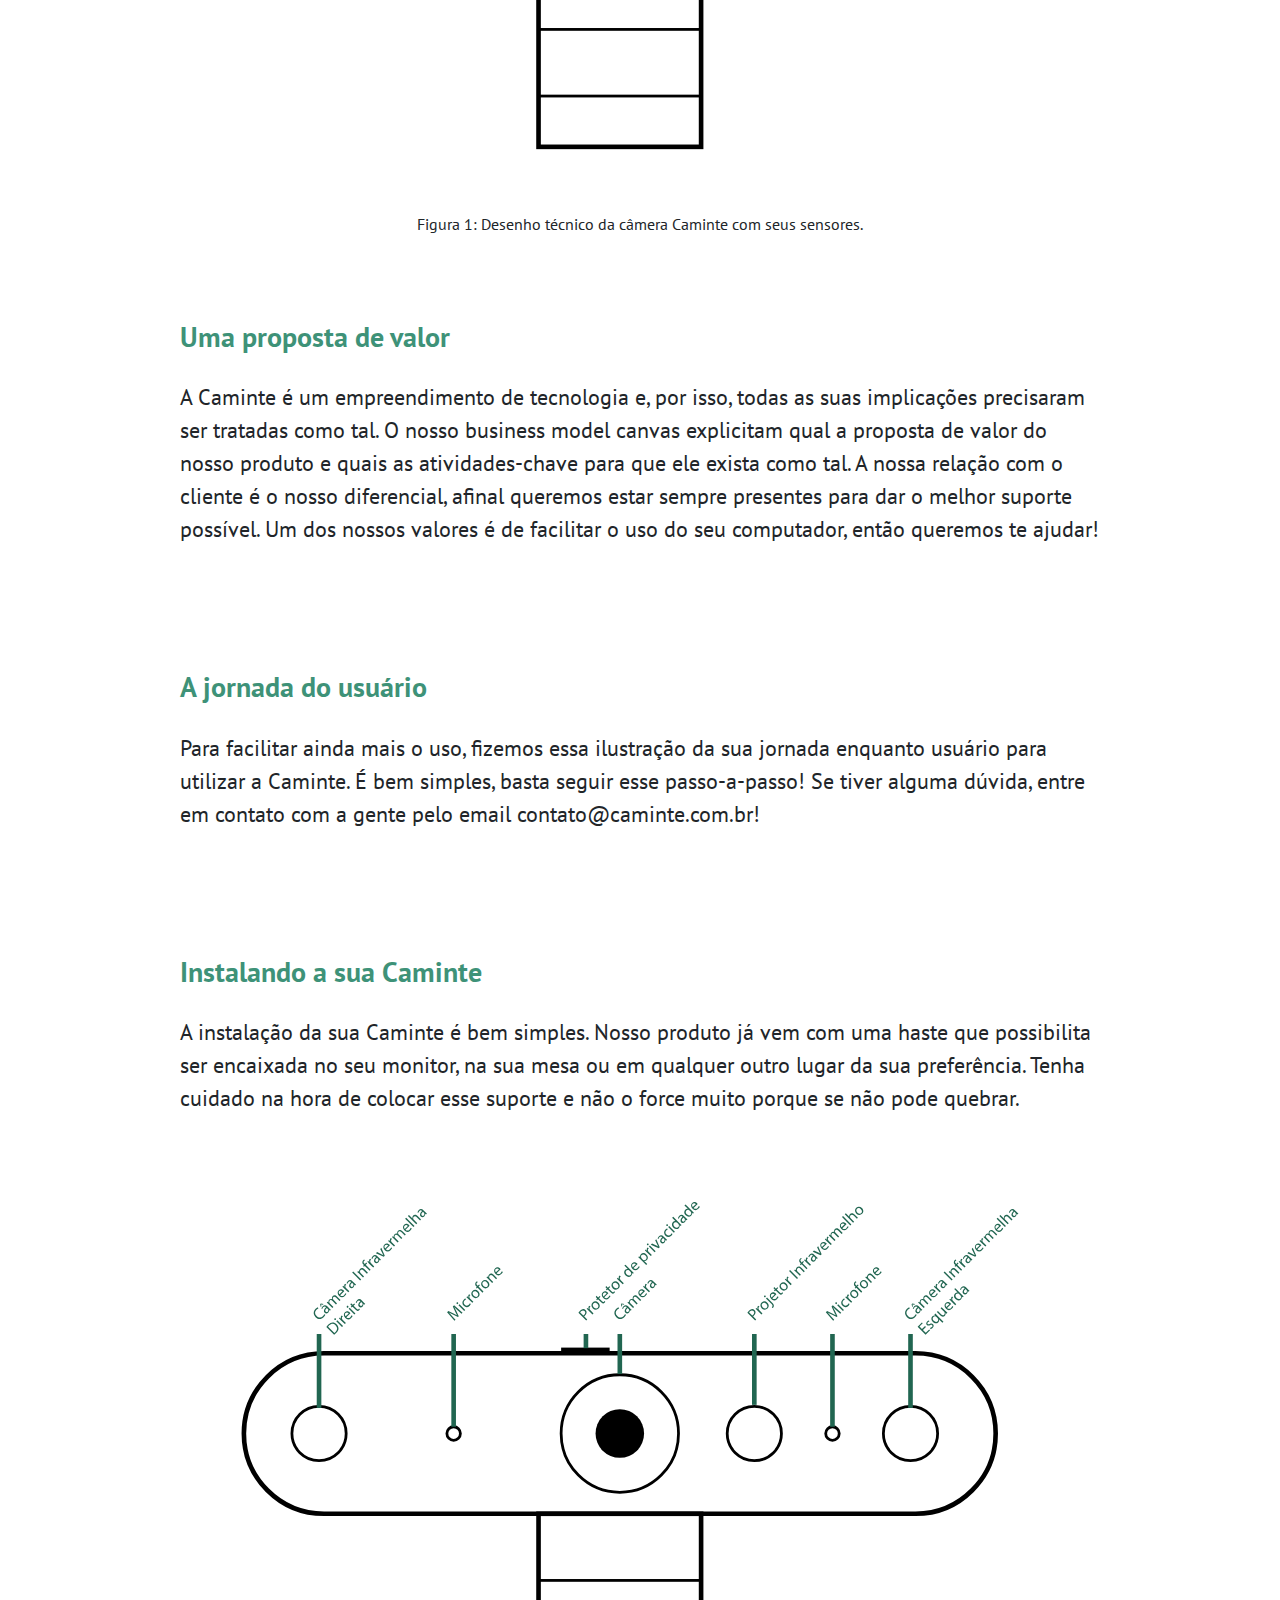
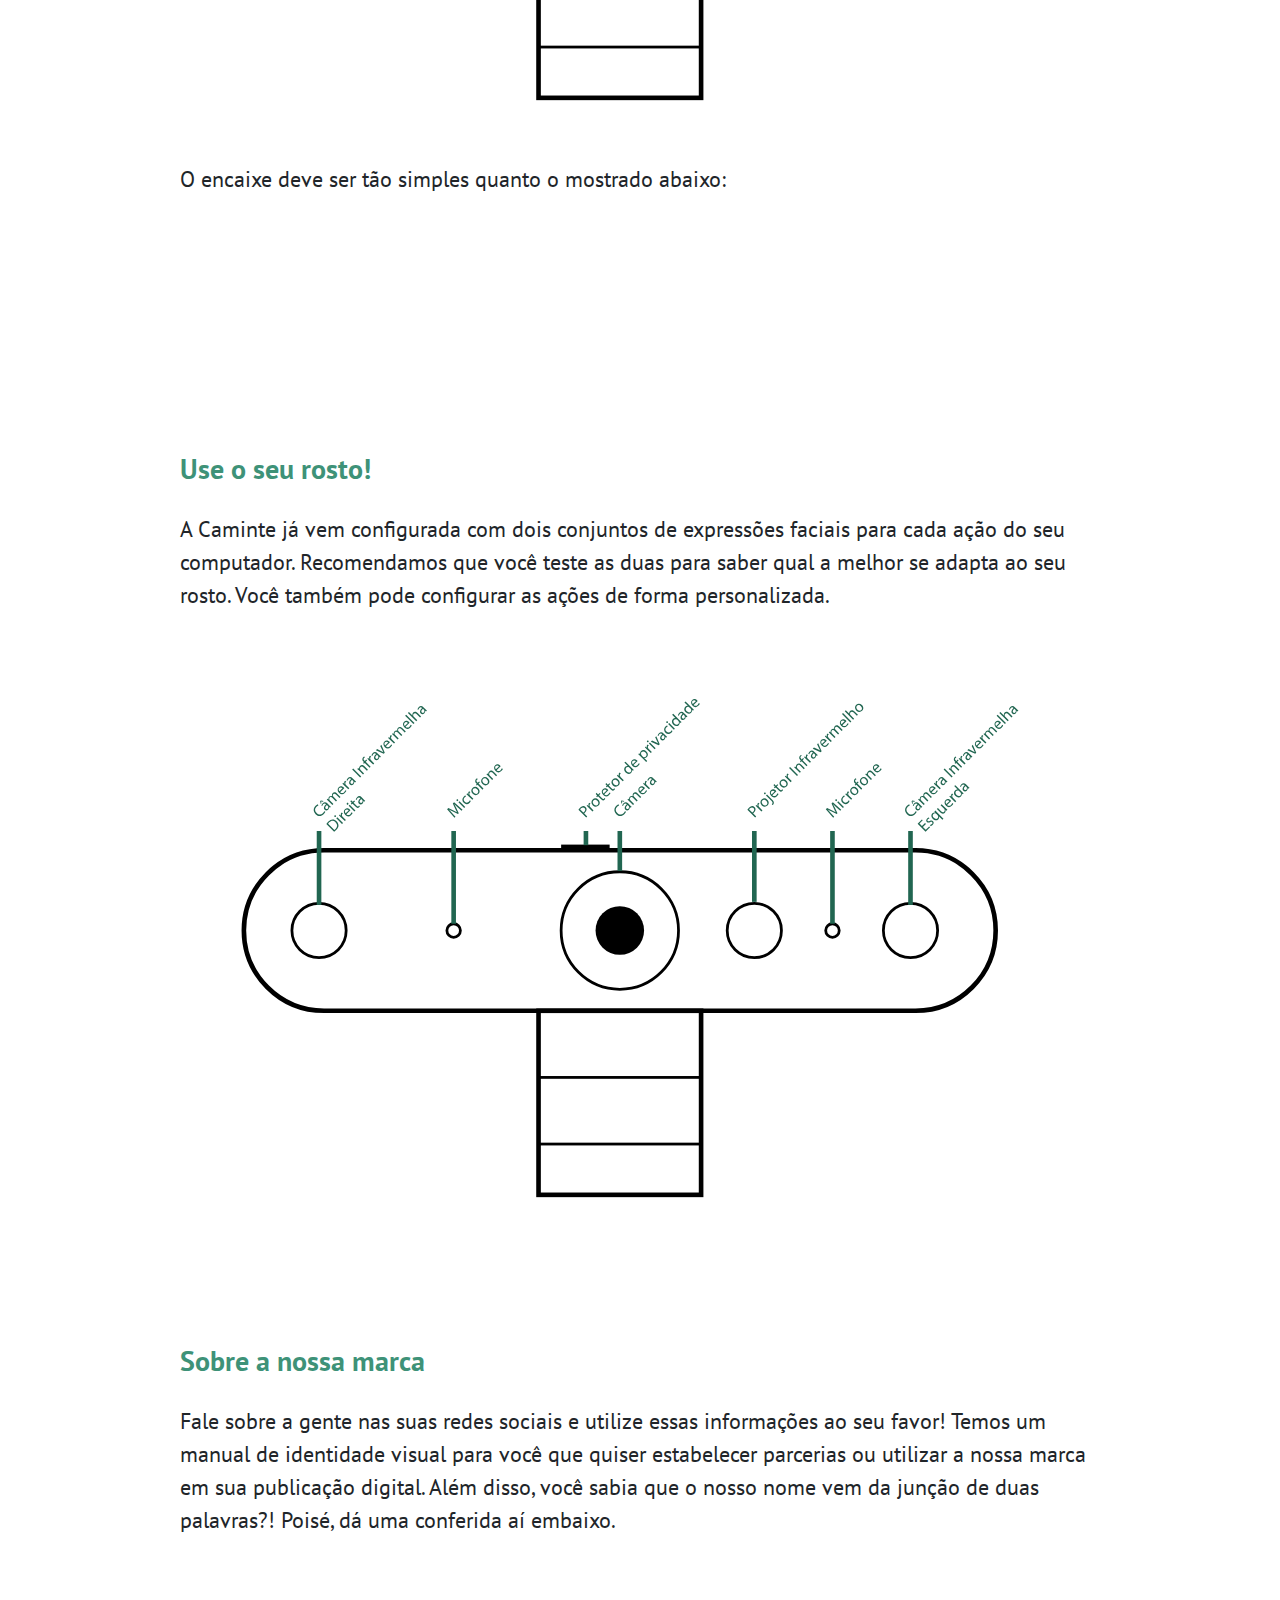
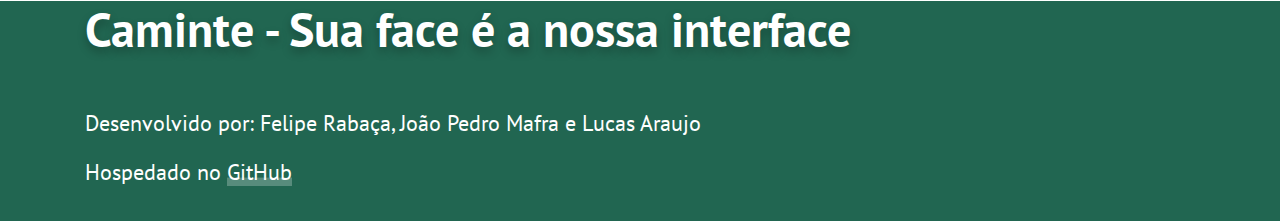
==== commit 87f79e04: "Update caminte.html" ====
--- a/posts/caminte.html
+++ b/posts/caminte.html
@@ -13,7 +13,7 @@
         <link rel="stylesheet" href="css/posts.css">
         <link rel="stylesheet" href="css/caminte.css">
 
-        <title>Realidade Aumentada e Texturizada - DSG1411</title>
+        <title>Caminte - Sua face é a nossa interface</title>
     </head>
 
     <body>
@@ -38,7 +38,7 @@
                         </section>
 
 
-                            <img class=" img-fluid header-logo" src="img/Caminte-perspectiva-sombra.png">
+                            <img class="img-fluid header-logo" src="img/Caminte-perspectiva-sombra.png">
 
 
                     </div> 
@@ -71,10 +71,12 @@
                         <p>A Caminte é um empreendimento de tecnologia e, por isso, todas as suas implicações precisaram ser tratadas como tal. O nosso business model canvas explicitam qual a proposta de valor do nosso produto e quais as atividades-chave para que ele exista como tal. A nossa relação com o cliente é o nosso diferencial, afinal queremos estar sempre presentes para dar o melhor suporte possível. Um dos nossos valores é de facilitar o uso do seu computador, então queremos te ajudar!</p>
                         
                         
-                        <img class="img-margin img-fluid" src="img/caminte-tecnico-02.svg" alt="">
+                        <img class="img-margin img-fluid" src="img/caminte-bmc.png" alt="">
                                                
                         <h5 class="h5-texto">A jornada do usuário</h5>
                         <p>Para facilitar ainda mais o uso, fizemos essa ilustração da sua jornada enquanto usuário para utilizar a Caminte. É bem simples, basta seguir esse passo-a-passo! Se tiver alguma dúvida, entre em contato com a gente pelo email contato@caminte.com.br!</p>
+                        
+                        <img class="img-margin img-fluid" src="img/caminte-jornada.svg" alt="">
                         
                         <h5 class="h5-texto">Instalando a sua Caminte</h5>
                         <p>A instalação da sua Caminte é bem simples. Nosso produto já vem com uma haste que possibilita ser encaixada no seu monitor, na sua mesa ou em qualquer outro lugar da sua preferência. Tenha cuidado na hora de colocar esse suporte e não o force muito porque se não pode quebrar.</p>
@@ -95,13 +97,25 @@
                         <h5 class="h5-texto">Use o seu rosto!</h5>
                         <p>A Caminte já vem configurada com dois conjuntos de expressões faciais para cada ação do seu computador. Recomendamos que você teste as duas para saber qual a melhor se adapta ao seu rosto. Você também pode configurar as ações de forma personalizada.</p>
                         
-
-                    
-                    <div class="col-md-10">
+                        <img class="img-margin img-fluid" src="img/caminte-tecnico-02.svg" alt="">
                         
-                        <h6 class="date">Postado em: 27/11/2020</h6>
+                        <h5 class="h5-texto">Sobre a nossa marca</h5>
+                        <p>Fale sobre a gente nas suas redes sociais e utilize essas informações ao seu favor! Temos um manual de identidade visual para você que quiser estabelecer parcerias ou utilizar a nossa marca em sua publicação digital. Além disso, você sabia que o nosso nome vem da junção de duas palavras?! Poisé, dá uma conferida aí embaixo.</p>
                         
-                    </div>
+                        <img class="img-margin img-fluid" src="img/caminte-naming-logo.svg" alt="">
+                        
+                        <img class="img-margin img-fluid" src="img/caminte-padronagem-clara-texto.png" alt="">
+                        
+                        
+                         <img class="img-margin img-fluid" src="img/caminte-padronagem-footer.png" alt="">
+                        
+                        <row class="justify-content-center align-items-center">
+                            <div class="col-md-8 img-centro">
+                                <img class="img-margin img-fluid" src="img/caminte-paleta.png" alt="">
+                            </div>
+                            
+                        </row>
+                        
                         
                     </div>
                     
@@ -110,31 +124,20 @@
                 
             </div>
             
-            <svg class="bottom-divider" xmlns="http://www.w3.org/2000/svg" viewBox="0 0 1440 100">
-                <path fill="#5e89b5" fill-opacity="1" d="M0,70L1440,25L1440,320L0,320Z"></path>
-            </svg>
             
             <footer class="bg-blue-color">
                 
-                <div class="container">
-            
-                    <h2 class="txt-right drop-shadow-grey">Obrigado! :)</h2>
+                <div class="padronagem-footer">
+                
+                    <div class="container fundo-verde">
 
-                    <section class="row">
+                        <h2 class="drop-shadow-grey">Caminte - Sua face é a nossa interface</h2>
+                            
+                        <p>Desenvolvido por: Felipe Rabaça, João Pedro Mafra e Lucas Araujo</p>
 
-                        <div class="col-5 col-md-4 order-1 order-md-1 resume">
-                            <a href="http://bonelli.usuarios.rdc.puc-rio.br/dsg1411/index.html">Site da Disciplina</a>
-                        </div>
+                        <p class="resume">Hospedado no <a href="https://github.com/Feliperpvieira/dsg1411">GitHub</a></p>
 
-                        <div class="col-md-4 txt-center order-3 order-md-2">
-                            <p class="resume">Feito com <svg class="heart" xmlns="http://www.w3.org/2000/svg" width="24" height="24" viewBox="0 0 24 24"><path d="M12 4.248c-3.148-5.402-12-3.825-12 2.944 0 4.661 5.571 9.427 12 15.808 6.43-6.381 12-11.147 12-15.808 0-6.792-8.875-8.306-12-2.944z"/></svg> por <a href="https://www.behance.net/feliperpv">Felipe</a></p>
-                        </div>
-
-                        <div class="col-7 col-md-4 txt-right order-2 order-md-3">
-                            <p class="resume">Hospedado no <a href="https://github.com/Feliperpvieira/dsg1411">GitHub</a></p>
-                        </div>
-
-                    </section>
+                    </div>
                     
                 </div>
 
